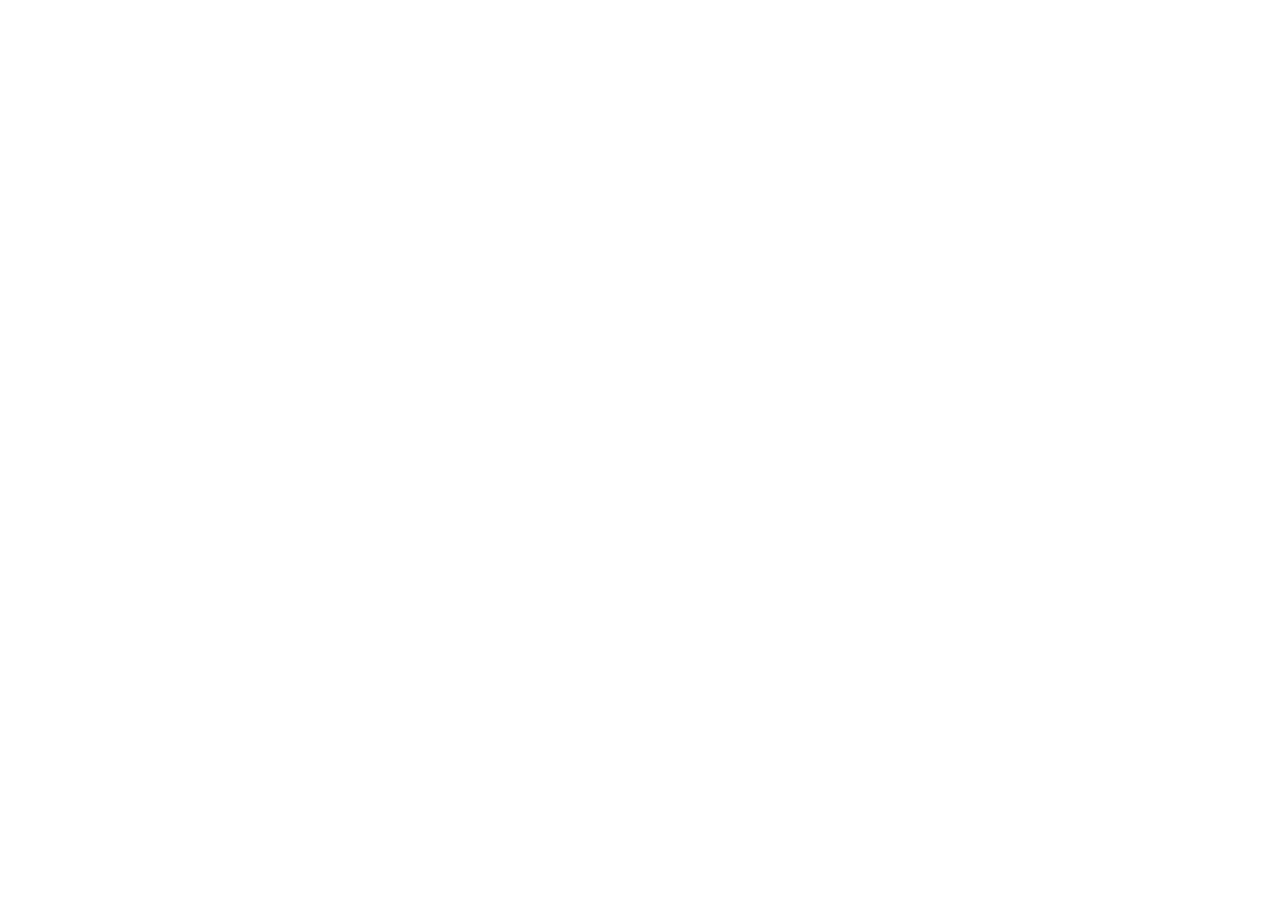
==== biography.html @ d8b30208 "Added repository architecture" ====
<!DOCTYPE html>
<html lang="en">
<head>
    <meta charset="UTF-8">
    <meta name="viewport" content="width=device-width, initial-scale=1.0">
    <title>Biography of Leandro Locsin</title>
</head>
<body>
    
</body>
</html>
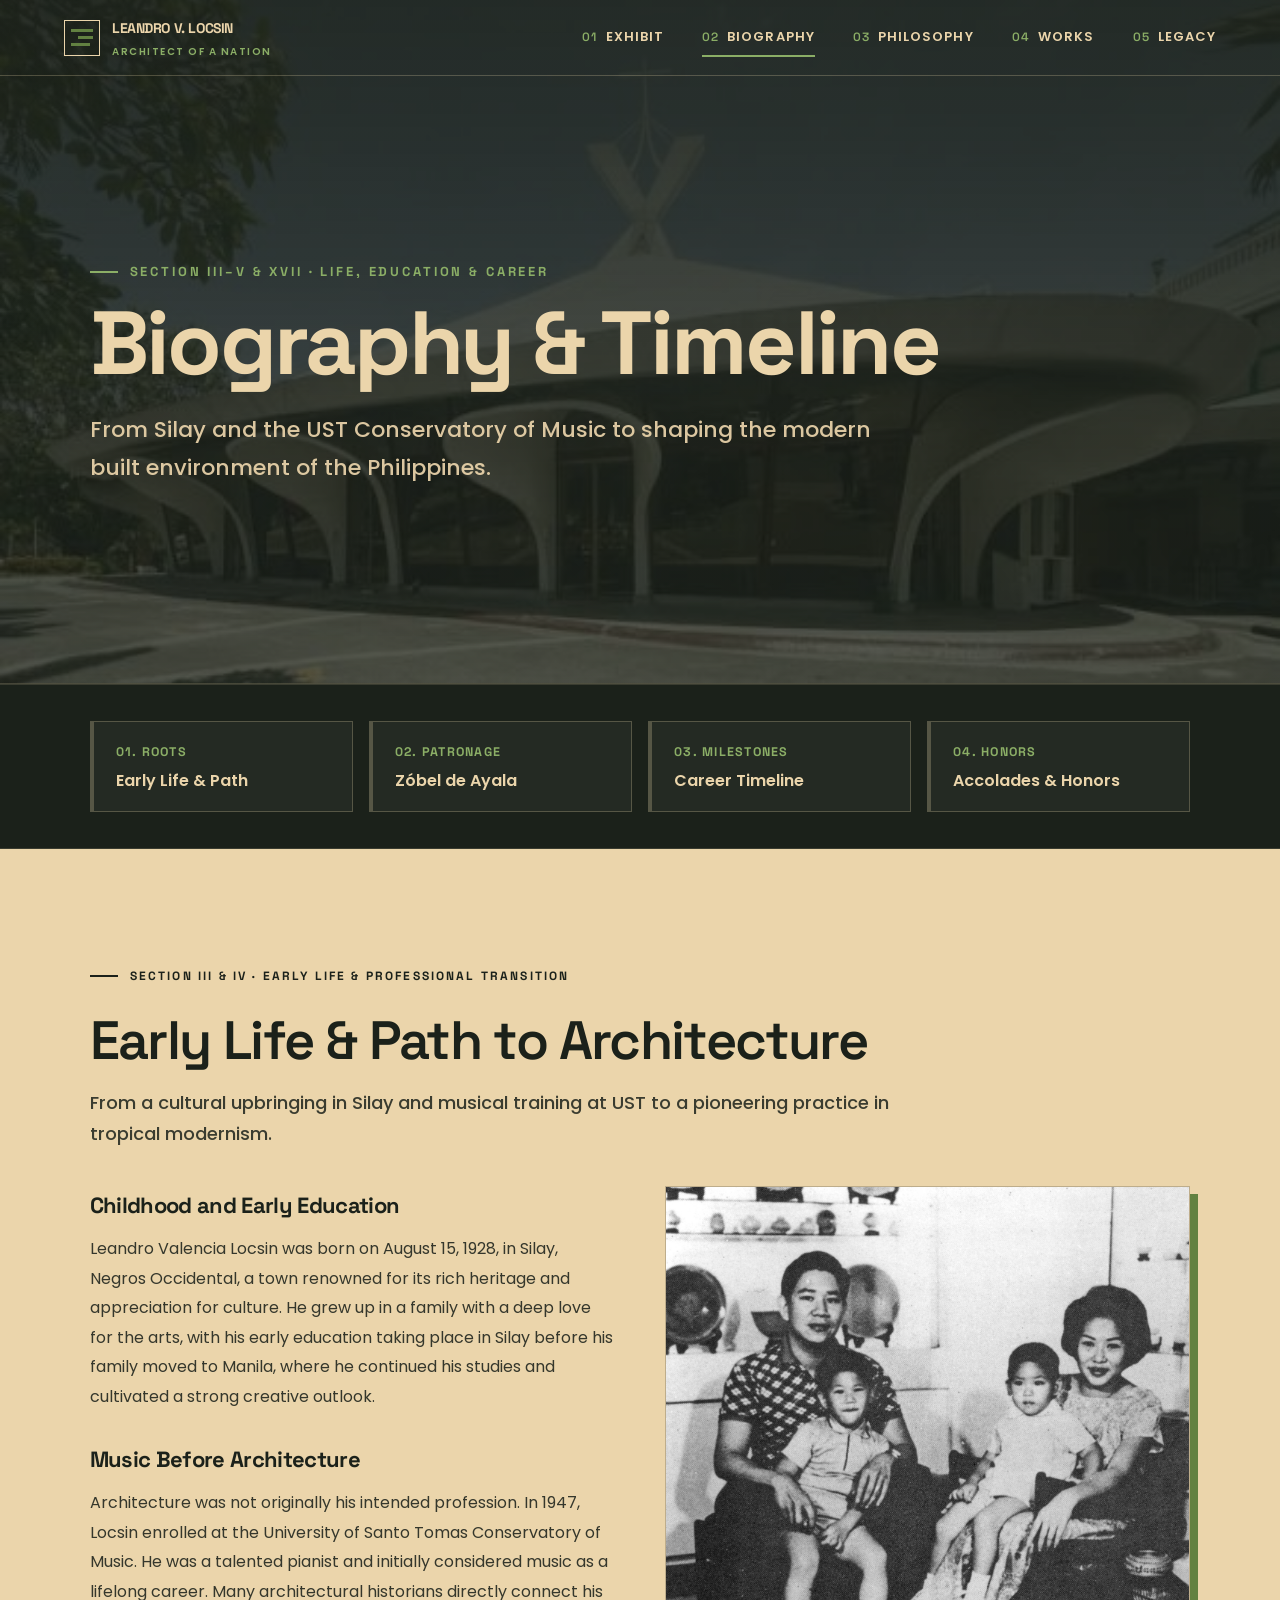
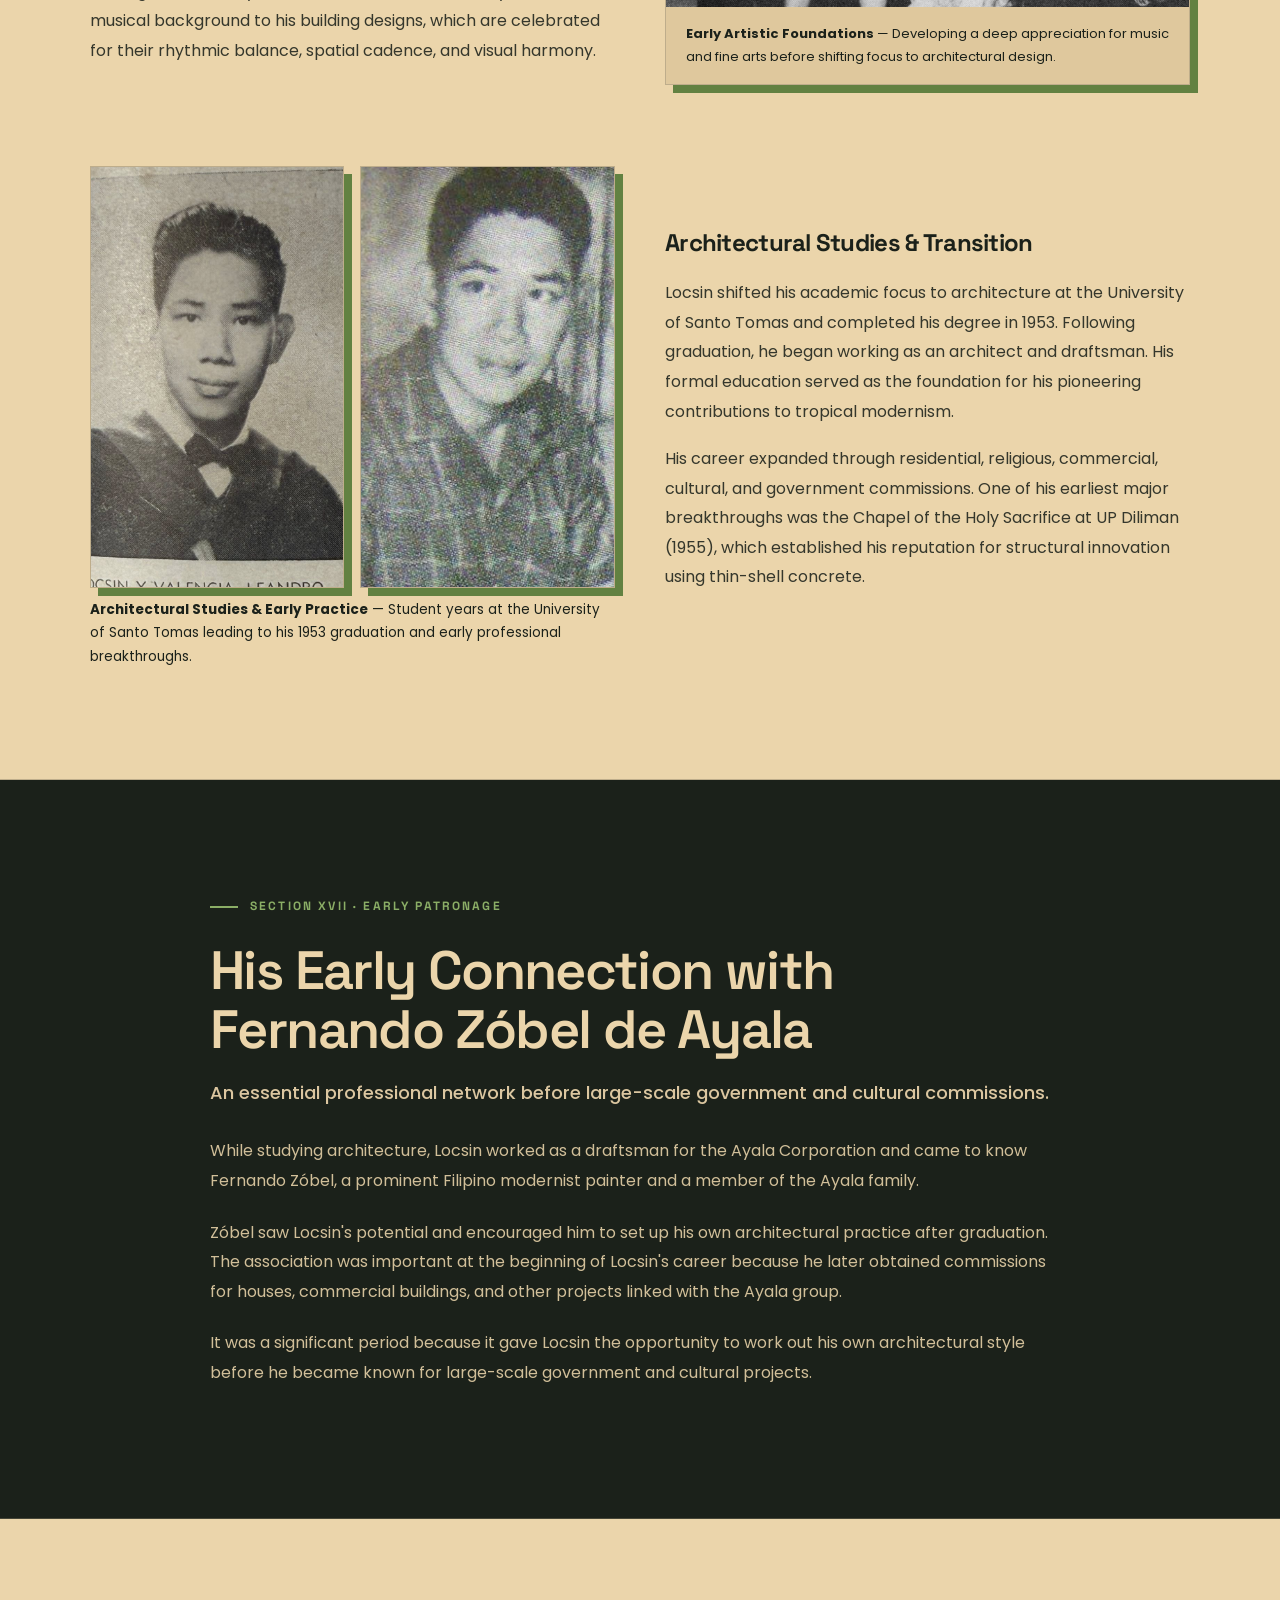
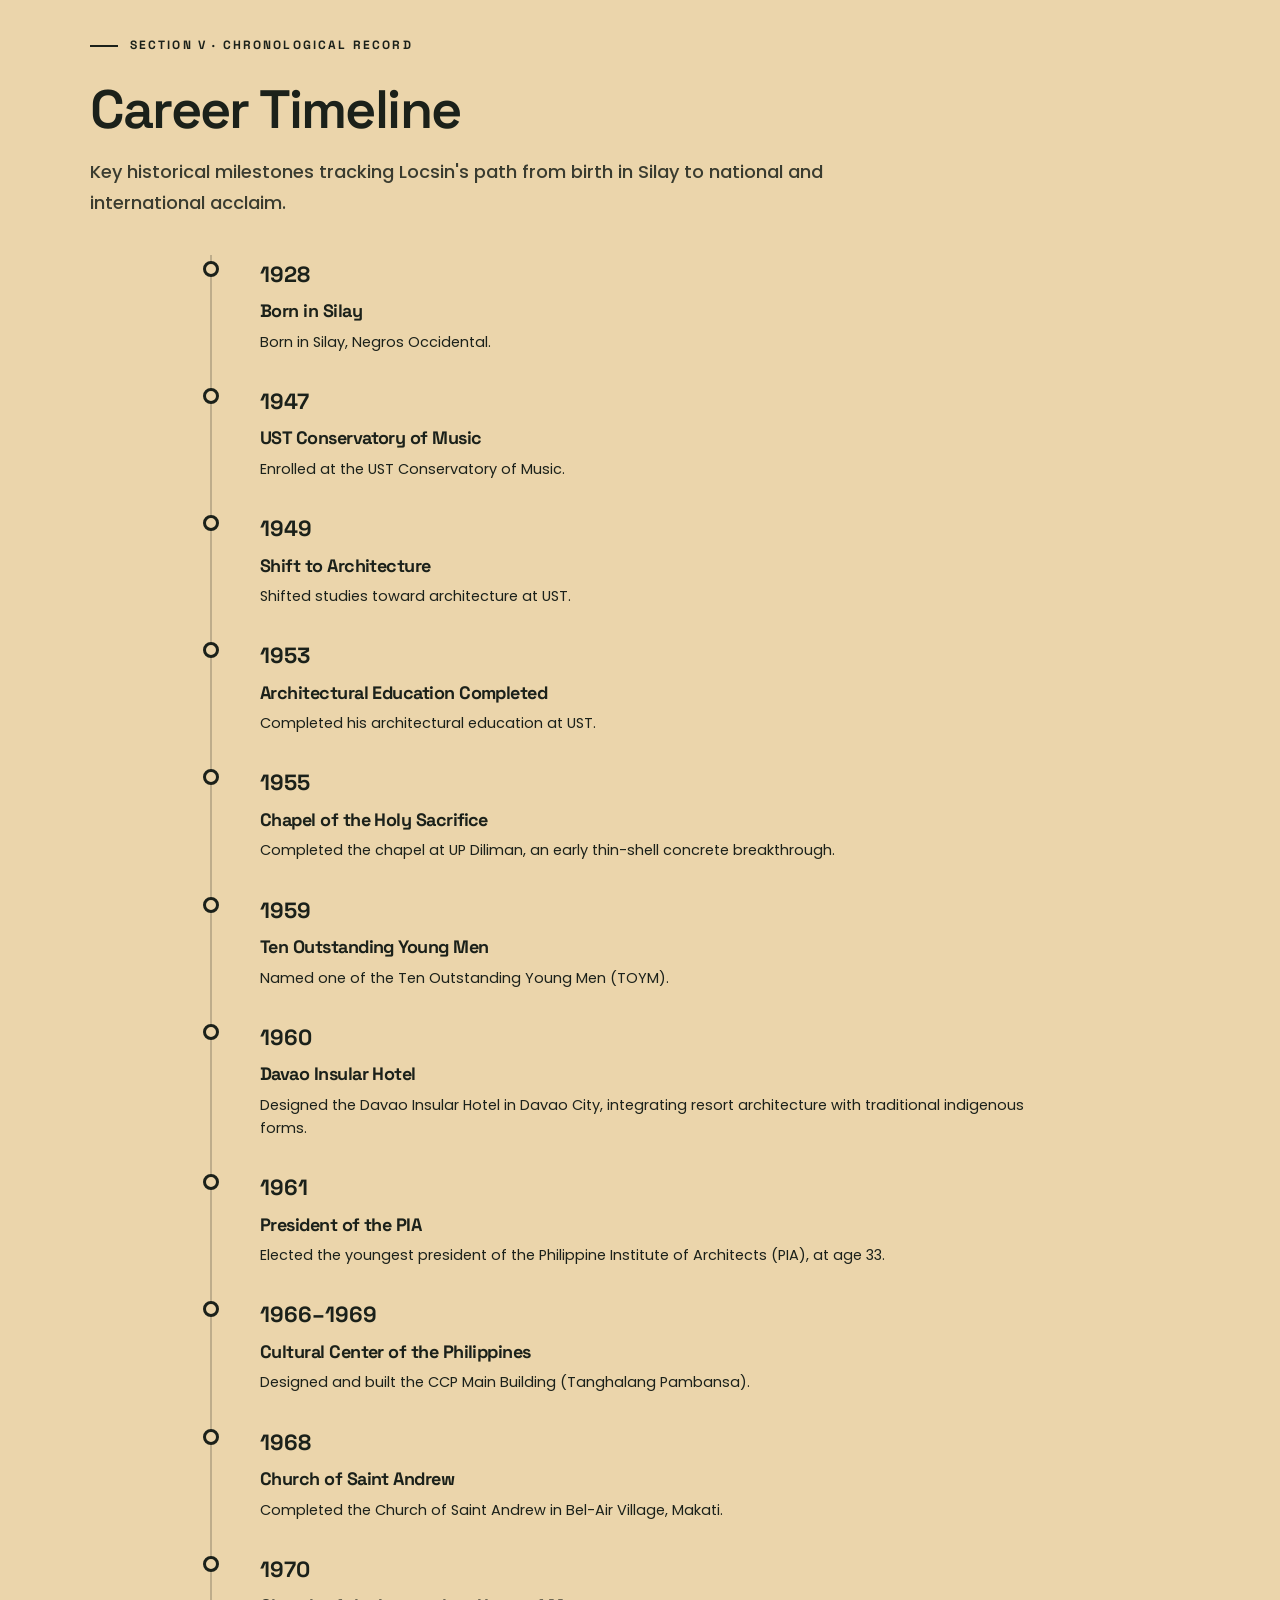
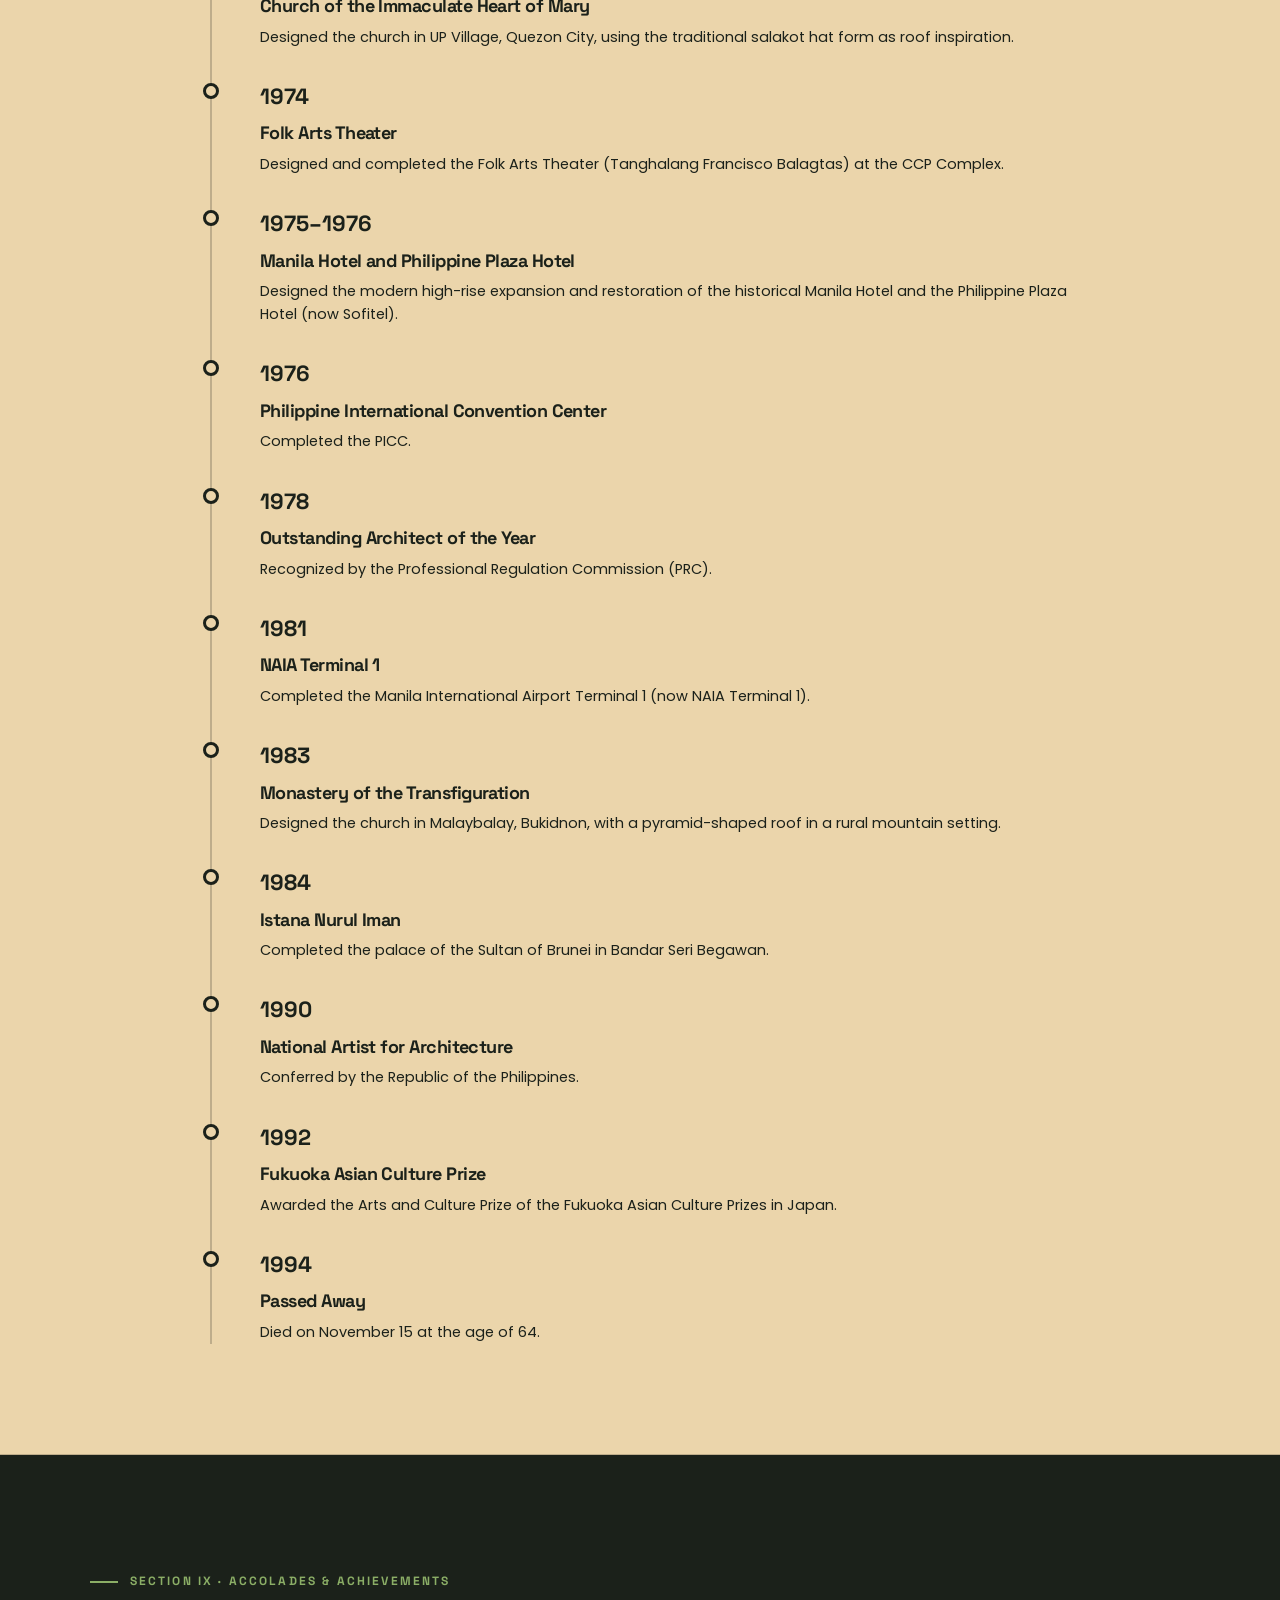
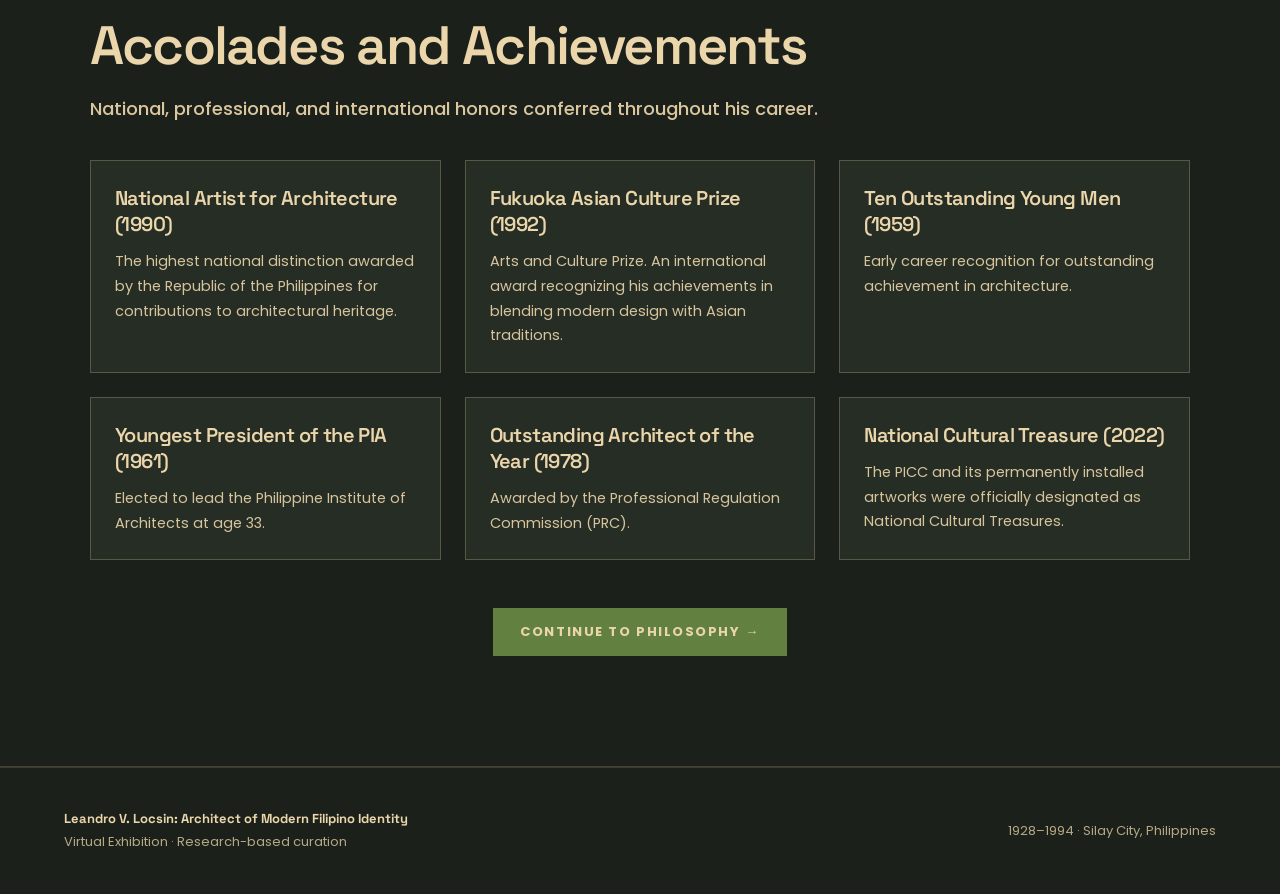
==== commit 139964f2: "Added biography" ====
--- a/biography.html
+++ b/biography.html
@@ -1,11 +1,435 @@
 <!DOCTYPE html>
 <html lang="en">
 <head>
-    <meta charset="UTF-8">
-    <meta name="viewport" content="width=device-width, initial-scale=1.0">
-    <title>Biography of Leandro Locsin</title>
+  <meta charset="UTF-8">
+  <meta name="viewport" content="width=device-width, initial-scale=1.0">
+  <meta name="description" content="Life, early education, career timeline, Fernando Zóbel de Ayala patronage, and accolades of National Artist Leandro V. Locsin.">
+  <title>Biography &amp; Timeline — Leandro V. Locsin Exhibit</title>
+
+  <!-- Font Imports: Space Grotesk + Poppins -->
+  <link rel="preconnect" href="https://fonts.googleapis.com">
+  <link rel="preconnect" href="https://fonts.gstatic.com" crossorigin>
+  <link href="https://fonts.googleapis.com/css2?family=Poppins:ital,wght@0,300;0,400;0,500;0,600;0,700;1,400&family=Space+Grotesk:wght@500;600;700&display=swap" rel="stylesheet">
+
+  <!-- External Stylesheet -->
+  <link rel="stylesheet" href="css/style.css">
 </head>
 <body>
-    
+
+  <a class="skip-link" href="#main-content">Skip to content</a>
+
+  <!-- ===== HEADER / NAVIGATION ===== -->
+  <header class="lx-header" id="main-header">
+    <a class="lx-brand" href="index.html" aria-label="Leandro Locsin exhibition home">
+      <span class="lx-brand-mark" aria-hidden="true">
+        <i></i><i></i><i></i>
+      </span>
+      <span class="lx-brand-copy">
+        <strong>LEANDRO V. LOCSIN</strong>
+        <small>ARCHITECT OF A NATION</small>
+      </span>
+    </a>
+
+    <nav class="lx-nav" id="primary-nav" aria-label="Primary navigation">
+      <a href="index.html"><span class="lx-nav-number">01</span>Exhibit</a>
+      <a href="biography.html" aria-current="page"><span class="lx-nav-number">02</span>Biography</a>
+      <a href="philosophy.html"><span class="lx-nav-number">03</span>Philosophy</a>
+      <a href="works.html"><span class="lx-nav-number">04</span>Works</a>
+      <a href="legacy.html"><span class="lx-nav-number">05</span>Legacy</a>
+    </nav>
+  </header>
+
+  <main id="main-content">
+
+    <!-- ===== HERO SECTION (DARK) ===== -->
+    <section class="section section--dark" id="hero" style="position: relative; min-height: 76vh; display: flex; align-items: center; background: linear-gradient(rgba(27, 33, 26, 0.92), rgba(27, 33, 26, 0.72)), url('assets/images/building photos/Others Buildings/standrew.jpeg') center/cover no-repeat; padding-top: 180px; padding-bottom: 120px;">
+      <div class="section-heading" style="max-width: 960px; margin-bottom: 0;">
+        <p class="lx-kicker-light" style="font-size: 13px; letter-spacing: 0.22em;">Section III–V &amp; XVII · Life, Education &amp; Career</p>
+        <h1 style="font-size: clamp(52px, 7vw, 92px); color: var(--warm-beige); line-height: 1.02; margin-bottom: 22px;">Biography &amp; Timeline</h1>
+        <p class="section-intro" style="font-size: 22px; line-height: 1.75; color: rgba(235, 213, 171, 0.92); max-width: 820px;">
+          From Silay and the UST Conservatory of Music to shaping the modern built environment of the Philippines.
+        </p>
+      </div>
+    </section>
+
+    <!-- ===== ON-PAGE NAVIGATION BAR (DARK) ===== -->
+    <section class="section section--dark" id="toc-nav" style="padding-top: 36px; padding-bottom: 36px; border-top: 1px solid rgba(235,213,171,0.15); border-bottom: 1px solid rgba(235,213,171,0.15); background: var(--bg-dark);">
+      <div class="info-grid" style="grid-template-columns: repeat(auto-fit, minmax(200px, 1fr)); gap: 16px; margin: 0;">
+        <a class="info-card" href="#early-life" style="min-height: auto; padding: 20px 22px; text-decoration: none; border-color: rgba(235, 213, 171, 0.25);">
+          <dt style="font-size: 12.5px; font-weight: 700; margin-bottom: 6px; letter-spacing: 0.1em;">01. Roots</dt>
+          <dd style="font-size: 16px; font-weight: 600; color: var(--warm-beige); line-height: 1.35;">Early Life &amp; Path</dd>
+        </a>
+        <a class="info-card" href="#zobel-ayala" style="min-height: auto; padding: 20px 22px; text-decoration: none; border-color: rgba(235, 213, 171, 0.25);">
+          <dt style="font-size: 12.5px; font-weight: 700; margin-bottom: 6px; letter-spacing: 0.1em;">02. Patronage</dt>
+          <dd style="font-size: 16px; font-weight: 600; color: var(--warm-beige); line-height: 1.35;">Zóbel de Ayala</dd>
+        </a>
+        <a class="info-card" href="#timeline" style="min-height: auto; padding: 20px 22px; text-decoration: none; border-color: rgba(235, 213, 171, 0.25);">
+          <dt style="font-size: 12.5px; font-weight: 700; margin-bottom: 6px; letter-spacing: 0.1em;">03. Milestones</dt>
+          <dd style="font-size: 16px; font-weight: 600; color: var(--warm-beige); line-height: 1.35;">Career Timeline</dd>
+        </a>
+        <a class="info-card" href="#accolades" style="min-height: auto; padding: 20px 22px; text-decoration: none; border-color: rgba(235, 213, 171, 0.25);">
+          <dt style="font-size: 12.5px; font-weight: 700; margin-bottom: 6px; letter-spacing: 0.1em;">04. Honors</dt>
+          <dd style="font-size: 16px; font-weight: 600; color: var(--warm-beige); line-height: 1.35;">Accolades &amp; Honors</dd>
+        </a>
+      </div>
+    </section>
+
+    <!-- ===== SECTION 1: EARLY LIFE & PATH TO ARCHITECTURE (BEIGE) ===== -->
+    <section class="section section--beige" id="early-life" style="padding-top: 110px; padding-bottom: 110px;">
+      <div class="section-heading">
+        <p class="lx-kicker-dark">Section III &amp; IV · Early Life &amp; Professional Transition</p>
+        <h2>Early Life &amp; Path to Architecture</h2>
+        <p class="section-intro">
+          From a cultural upbringing in Silay and musical training at UST to a pioneering practice in tropical modernism.
+        </p>
+      </div>
+
+      <!-- SUBSECTION 1: CHILDHOOD, EARLY EDUCATION & MUSIC BEFORE ARCHITECTURE (TEXT LEFT, PHOTO RIGHT) -->
+      <div class="split-grid" style="align-items: center; margin-bottom: 80px;">
+        <div class="split-text-col">
+          <h3 style="font-family: var(--font-title); font-size: 22px; color: var(--ink); margin-bottom: 10px;">Childhood and Early Education</h3>
+          <div class="prose" style="font-size: 15.5px; line-height: 1.8; color: var(--ink); margin-bottom: 28px;">
+            <p>
+              Leandro Valencia Locsin was born on August 15, 1928, in Silay, Negros Occidental, a town renowned for its rich heritage and appreciation for culture. He grew up in a family with a deep love for the arts, with his early education taking place in Silay before his family moved to Manila, where he continued his studies and cultivated a strong creative outlook.
+            </p>
+          </div>
+
+          <h3 style="font-family: var(--font-title); font-size: 22px; color: var(--ink); margin-bottom: 10px;">Music Before Architecture</h3>
+          <div class="prose" style="font-size: 15.5px; line-height: 1.8; color: var(--ink);">
+            <p>
+              Architecture was not originally his intended profession. In 1947, Locsin enrolled at the University of Santo Tomas Conservatory of Music. He was a talented pianist and initially considered music as a lifelong career. Many architectural historians directly connect his musical background to his building designs, which are celebrated for their rhythmic balance, spatial cadence, and visual harmony.
+            </p>
+          </div>
+        </div>
+
+        <div class="split-image-col">
+          <figure class="photo-block">
+            <img src="assets\images\photos of leandro\w-family\SaveClip.App_484909330_1057111433104027_3010562930166598524_n 2.jpg" alt="Young Leandro V. Locsin studying artwork" style="aspect-ratio: 4 / 3; width: 100%; object-fit: cover;">
+            <figcaption style="color: var(--ink);">
+              <strong>Early Artistic Foundations</strong> — Developing a deep appreciation for music and fine arts before shifting focus to architectural design.
+            </figcaption>
+          </figure>
+        </div>
+      </div>
+
+      <!-- SUBSECTION 2: ARCHITECTURAL STUDIES & TRANSITION TO PRACTICE (TWO SIDE-BY-SIDE PHOTOS LEFT, TEXT RIGHT) -->
+      <div class="split-grid" style="align-items: center;">
+        <div class="split-image-col">
+          <div style="display: grid; grid-template-columns: 1fr 1fr; gap: 16px;">
+            <figure class="photo-block">
+              <img src="assets\images\photos of leandro\study ust\image-115-e1777437687176-768x1024.png" alt="Leandro V. Locsin student portrait 1" style="aspect-ratio: 1 / 1; width: 100%; object-fit: cover;">
+            </figure>
+            <figure class="photo-block">
+              <img src="assets\images\photos of leandro\kid leandro\leandro-locsin-12e05dcc-7b14-445a-a152-117004b69dd-resize-750.jpeg" alt="Leandro V. Locsin student portrait 2" style="aspect-ratio: 1 / 1; width: 100%; object-fit: cover;">
+            </figure>
+          </div>
+          <figcaption style="margin-top: 10px; font-size: 13.5px; color: var(--ink);">
+            <strong>Architectural Studies &amp; Early Practice</strong> — Student years at the University of Santo Tomas leading to his 1953 graduation and early professional breakthroughs.
+          </figcaption>
+        </div>
+
+        <div class="split-text-col">
+          <h3 style="font-family: var(--font-title); font-size: 24px; color: var(--ink); margin-bottom: 14px;">Architectural Studies &amp; Transition</h3>
+          <div class="prose" style="font-size: 16px; line-height: 1.85; color: var(--ink);">
+            <p style="margin-bottom: 18px;">
+              Locsin shifted his academic focus to architecture at the University of Santo Tomas and completed his degree in 1953. Following graduation, he began working as an architect and draftsman. His formal education served as the foundation for his pioneering contributions to tropical modernism.
+            </p>
+            <p>
+              His career expanded through residential, religious, commercial, cultural, and government commissions. One of his earliest major breakthroughs was the Chapel of the Holy Sacrifice at UP Diliman (1955), which established his reputation for structural innovation using thin-shell concrete.
+            </p>
+          </div>
+        </div>
+      </div>
+    </section>
+
+    <!-- ===== SECTION 2: HIS EARLY CONNECTION WITH FERNANDO ZÓBEL DE AYALA (DARK GREEN) ===== -->
+    <section class="section section--dark" id="zobel-ayala" style="padding-top: 110px; padding-bottom: 110px;">
+      <div style="max-width: 860px; margin: 0 auto;">
+        <div class="section-heading" style="margin-bottom: 28px;">
+          <p class="lx-kicker-light">Section XVII · Early Patronage</p>
+          <h2 style="color: var(--warm-beige);">His Early Connection with Fernando Zóbel de Ayala</h2>
+          <p class="section-intro" style="color: rgba(235, 213, 171, 0.92);">
+            An essential professional network before large-scale government and cultural commissions.
+          </p>
+        </div>
+
+        <div class="prose" style="font-size: 16.5px; line-height: 1.9; color: rgba(235, 213, 171, 0.92);">
+          <p style="margin-bottom: 22px;">
+            While studying architecture, Locsin worked as a draftsman for the Ayala Corporation and came to know Fernando Zóbel, a prominent Filipino modernist painter and a member of the Ayala family.
+          </p>
+          <p style="margin-bottom: 22px;">
+            Zóbel saw Locsin's potential and encouraged him to set up his own architectural practice after graduation. The association was important at the beginning of Locsin's career because he later obtained commissions for houses, commercial buildings, and other projects linked with the Ayala group.
+          </p>
+          <p>
+            It was a significant period because it gave Locsin the opportunity to work out his own architectural style before he became known for large-scale government and cultural projects.
+          </p>
+        </div>
+      </div>
+    </section>
+
+    <!-- ===== SECTION 3: CAREER TIMELINE (BEIGE WITH VERTICAL NODES) ===== -->
+    <section class="section section--beige" id="timeline" style="padding-top: 110px; padding-bottom: 110px;">
+      <div class="section-heading">
+        <p class="lx-kicker-dark">Section V · Chronological Record</p>
+        <h2>Career Timeline</h2>
+        <p class="section-intro">
+          Key historical milestones tracking Locsin's path from birth in Silay to national and international acclaim.
+        </p>
+      </div>
+
+      <!-- TIMELINE WITH VERTICAL LINE AND NODES -->
+      <div style="position: relative; max-width: 860px; margin: 0 auto; padding-left: 32px; border-left: 2px solid var(--line);">
+        
+        <div style="position: relative; margin-bottom: 28px; padding-left: 16px;">
+          <div style="position: absolute; left: -41px; top: 6px; width: 16px; height: 16px; border-radius: 50%; background: var(--warm-beige); border: 3px solid var(--bg-dark);"></div>
+          <div style="font-family: var(--font-title); font-size: 22px; font-weight: 700; color: var(--bg-dark); margin-bottom: 2px;">1928</div>
+          <h3 style="font-family: var(--font-title); font-size: 18px; color: var(--ink); margin-bottom: 4px;">Born in Silay</h3>
+          <p style="font-size: 14.5px; line-height: 1.6; color: var(--ink); margin: 0;">Born in Silay, Negros Occidental.</p>
+        </div>
+
+        <div style="position: relative; margin-bottom: 28px; padding-left: 16px;">
+          <div style="position: absolute; left: -41px; top: 6px; width: 16px; height: 16px; border-radius: 50%; background: var(--warm-beige); border: 3px solid var(--bg-dark);"></div>
+          <div style="font-family: var(--font-title); font-size: 22px; font-weight: 700; color: var(--bg-dark); margin-bottom: 2px;">1947</div>
+          <h3 style="font-family: var(--font-title); font-size: 18px; color: var(--ink); margin-bottom: 4px;">UST Conservatory of Music</h3>
+          <p style="font-size: 14.5px; line-height: 1.6; color: var(--ink); margin: 0;">Enrolled at the UST Conservatory of Music.</p>
+        </div>
+
+        <div style="position: relative; margin-bottom: 28px; padding-left: 16px;">
+          <div style="position: absolute; left: -41px; top: 6px; width: 16px; height: 16px; border-radius: 50%; background: var(--warm-beige); border: 3px solid var(--bg-dark);"></div>
+          <div style="font-family: var(--font-title); font-size: 22px; font-weight: 700; color: var(--bg-dark); margin-bottom: 2px;">1949</div>
+          <h3 style="font-family: var(--font-title); font-size: 18px; color: var(--ink); margin-bottom: 4px;">Shift to Architecture</h3>
+          <p style="font-size: 14.5px; line-height: 1.6; color: var(--ink); margin: 0;">Shifted studies toward architecture at UST.</p>
+        </div>
+
+        <div style="position: relative; margin-bottom: 28px; padding-left: 16px;">
+          <div style="position: absolute; left: -41px; top: 6px; width: 16px; height: 16px; border-radius: 50%; background: var(--warm-beige); border: 3px solid var(--bg-dark);"></div>
+          <div style="font-family: var(--font-title); font-size: 22px; font-weight: 700; color: var(--bg-dark); margin-bottom: 2px;">1953</div>
+          <h3 style="font-family: var(--font-title); font-size: 18px; color: var(--ink); margin-bottom: 4px;">Architectural Education Completed</h3>
+          <p style="font-size: 14.5px; line-height: 1.6; color: var(--ink); margin: 0;">Completed his architectural education at UST.</p>
+        </div>
+
+        <div style="position: relative; margin-bottom: 28px; padding-left: 16px;">
+          <div style="position: absolute; left: -41px; top: 6px; width: 16px; height: 16px; border-radius: 50%; background: var(--warm-beige); border: 3px solid var(--bg-dark);"></div>
+          <div style="font-family: var(--font-title); font-size: 22px; font-weight: 700; color: var(--bg-dark); margin-bottom: 2px;">1955</div>
+          <h3 style="font-family: var(--font-title); font-size: 18px; color: var(--ink); margin-bottom: 4px;">Chapel of the Holy Sacrifice</h3>
+          <p style="font-size: 14.5px; line-height: 1.6; color: var(--ink); margin: 0;">Completed the chapel at UP Diliman, an early thin-shell concrete breakthrough.</p>
+        </div>
+
+        <div style="position: relative; margin-bottom: 28px; padding-left: 16px;">
+          <div style="position: absolute; left: -41px; top: 6px; width: 16px; height: 16px; border-radius: 50%; background: var(--warm-beige); border: 3px solid var(--bg-dark);"></div>
+          <div style="font-family: var(--font-title); font-size: 22px; font-weight: 700; color: var(--bg-dark); margin-bottom: 2px;">1959</div>
+          <h3 style="font-family: var(--font-title); font-size: 18px; color: var(--ink); margin-bottom: 4px;">Ten Outstanding Young Men</h3>
+          <p style="font-size: 14.5px; line-height: 1.6; color: var(--ink); margin: 0;">Named one of the Ten Outstanding Young Men (TOYM).</p>
+        </div>
+
+        <div style="position: relative; margin-bottom: 28px; padding-left: 16px;">
+          <div style="position: absolute; left: -41px; top: 6px; width: 16px; height: 16px; border-radius: 50%; background: var(--warm-beige); border: 3px solid var(--bg-dark);"></div>
+          <div style="font-family: var(--font-title); font-size: 22px; font-weight: 700; color: var(--bg-dark); margin-bottom: 2px;">1960</div>
+          <h3 style="font-family: var(--font-title); font-size: 18px; color: var(--ink); margin-bottom: 4px;">Davao Insular Hotel</h3>
+          <p style="font-size: 14.5px; line-height: 1.6; color: var(--ink); margin: 0;">Designed the Davao Insular Hotel in Davao City, integrating resort architecture with traditional indigenous forms.</p>
+        </div>
+
+        <div style="position: relative; margin-bottom: 28px; padding-left: 16px;">
+          <div style="position: absolute; left: -41px; top: 6px; width: 16px; height: 16px; border-radius: 50%; background: var(--warm-beige); border: 3px solid var(--bg-dark);"></div>
+          <div style="font-family: var(--font-title); font-size: 22px; font-weight: 700; color: var(--bg-dark); margin-bottom: 2px;">1961</div>
+          <h3 style="font-family: var(--font-title); font-size: 18px; color: var(--ink); margin-bottom: 4px;">President of the PIA</h3>
+          <p style="font-size: 14.5px; line-height: 1.6; color: var(--ink); margin: 0;">Elected the youngest president of the Philippine Institute of Architects (PIA), at age 33.</p>
+        </div>
+
+        <div style="position: relative; margin-bottom: 28px; padding-left: 16px;">
+          <div style="position: absolute; left: -41px; top: 6px; width: 16px; height: 16px; border-radius: 50%; background: var(--warm-beige); border: 3px solid var(--bg-dark);"></div>
+          <div style="font-family: var(--font-title); font-size: 22px; font-weight: 700; color: var(--bg-dark); margin-bottom: 2px;">1966–1969</div>
+          <h3 style="font-family: var(--font-title); font-size: 18px; color: var(--ink); margin-bottom: 4px;">Cultural Center of the Philippines</h3>
+          <p style="font-size: 14.5px; line-height: 1.6; color: var(--ink); margin: 0;">Designed and built the CCP Main Building (Tanghalang Pambansa).</p>
+        </div>
+
+        <div style="position: relative; margin-bottom: 28px; padding-left: 16px;">
+          <div style="position: absolute; left: -41px; top: 6px; width: 16px; height: 16px; border-radius: 50%; background: var(--warm-beige); border: 3px solid var(--bg-dark);"></div>
+          <div style="font-family: var(--font-title); font-size: 22px; font-weight: 700; color: var(--bg-dark); margin-bottom: 2px;">1968</div>
+          <h3 style="font-family: var(--font-title); font-size: 18px; color: var(--ink); margin-bottom: 4px;">Church of Saint Andrew</h3>
+          <p style="font-size: 14.5px; line-height: 1.6; color: var(--ink); margin: 0;">Completed the Church of Saint Andrew in Bel-Air Village, Makati.</p>
+        </div>
+
+        <div style="position: relative; margin-bottom: 28px; padding-left: 16px;">
+          <div style="position: absolute; left: -41px; top: 6px; width: 16px; height: 16px; border-radius: 50%; background: var(--warm-beige); border: 3px solid var(--bg-dark);"></div>
+          <div style="font-family: var(--font-title); font-size: 22px; font-weight: 700; color: var(--bg-dark); margin-bottom: 2px;">1970</div>
+          <h3 style="font-family: var(--font-title); font-size: 18px; color: var(--ink); margin-bottom: 4px;">Church of the Immaculate Heart of Mary</h3>
+          <p style="font-size: 14.5px; line-height: 1.6; color: var(--ink); margin: 0;">Designed the church in UP Village, Quezon City, using the traditional salakot hat form as roof inspiration.</p>
+        </div>
+
+        <div style="position: relative; margin-bottom: 28px; padding-left: 16px;">
+          <div style="position: absolute; left: -41px; top: 6px; width: 16px; height: 16px; border-radius: 50%; background: var(--warm-beige); border: 3px solid var(--bg-dark);"></div>
+          <div style="font-family: var(--font-title); font-size: 22px; font-weight: 700; color: var(--bg-dark); margin-bottom: 2px;">1974</div>
+          <h3 style="font-family: var(--font-title); font-size: 18px; color: var(--ink); margin-bottom: 4px;">Folk Arts Theater</h3>
+          <p style="font-size: 14.5px; line-height: 1.6; color: var(--ink); margin: 0;">Designed and completed the Folk Arts Theater (Tanghalang Francisco Balagtas) at the CCP Complex.</p>
+        </div>
+
+        <div style="position: relative; margin-bottom: 28px; padding-left: 16px;">
+          <div style="position: absolute; left: -41px; top: 6px; width: 16px; height: 16px; border-radius: 50%; background: var(--warm-beige); border: 3px solid var(--bg-dark);"></div>
+          <div style="font-family: var(--font-title); font-size: 22px; font-weight: 700; color: var(--bg-dark); margin-bottom: 2px;">1975–1976</div>
+          <h3 style="font-family: var(--font-title); font-size: 18px; color: var(--ink); margin-bottom: 4px;">Manila Hotel and Philippine Plaza Hotel</h3>
+          <p style="font-size: 14.5px; line-height: 1.6; color: var(--ink); margin: 0;">Designed the modern high-rise expansion and restoration of the historical Manila Hotel and the Philippine Plaza Hotel (now Sofitel).</p>
+        </div>
+
+        <div style="position: relative; margin-bottom: 28px; padding-left: 16px;">
+          <div style="position: absolute; left: -41px; top: 6px; width: 16px; height: 16px; border-radius: 50%; background: var(--warm-beige); border: 3px solid var(--bg-dark);"></div>
+          <div style="font-family: var(--font-title); font-size: 22px; font-weight: 700; color: var(--bg-dark); margin-bottom: 2px;">1976</div>
+          <h3 style="font-family: var(--font-title); font-size: 18px; color: var(--ink); margin-bottom: 4px;">Philippine International Convention Center</h3>
+          <p style="font-size: 14.5px; line-height: 1.6; color: var(--ink); margin: 0;">Completed the PICC.</p>
+        </div>
+
+        <div style="position: relative; margin-bottom: 28px; padding-left: 16px;">
+          <div style="position: absolute; left: -41px; top: 6px; width: 16px; height: 16px; border-radius: 50%; background: var(--warm-beige); border: 3px solid var(--bg-dark);"></div>
+          <div style="font-family: var(--font-title); font-size: 22px; font-weight: 700; color: var(--bg-dark); margin-bottom: 2px;">1978</div>
+          <h3 style="font-family: var(--font-title); font-size: 18px; color: var(--ink); margin-bottom: 4px;">Outstanding Architect of the Year</h3>
+          <p style="font-size: 14.5px; line-height: 1.6; color: var(--ink); margin: 0;">Recognized by the Professional Regulation Commission (PRC).</p>
+        </div>
+
+        <div style="position: relative; margin-bottom: 28px; padding-left: 16px;">
+          <div style="position: absolute; left: -41px; top: 6px; width: 16px; height: 16px; border-radius: 50%; background: var(--warm-beige); border: 3px solid var(--bg-dark);"></div>
+          <div style="font-family: var(--font-title); font-size: 22px; font-weight: 700; color: var(--bg-dark); margin-bottom: 2px;">1981</div>
+          <h3 style="font-family: var(--font-title); font-size: 18px; color: var(--ink); margin-bottom: 4px;">NAIA Terminal 1</h3>
+          <p style="font-size: 14.5px; line-height: 1.6; color: var(--ink); margin: 0;">Completed the Manila International Airport Terminal 1 (now NAIA Terminal 1).</p>
+        </div>
+
+        <div style="position: relative; margin-bottom: 28px; padding-left: 16px;">
+          <div style="position: absolute; left: -41px; top: 6px; width: 16px; height: 16px; border-radius: 50%; background: var(--warm-beige); border: 3px solid var(--bg-dark);"></div>
+          <div style="font-family: var(--font-title); font-size: 22px; font-weight: 700; color: var(--bg-dark); margin-bottom: 2px;">1983</div>
+          <h3 style="font-family: var(--font-title); font-size: 18px; color: var(--ink); margin-bottom: 4px;">Monastery of the Transfiguration</h3>
+          <p style="font-size: 14.5px; line-height: 1.6; color: var(--ink); margin: 0;">Designed the church in Malaybalay, Bukidnon, with a pyramid-shaped roof in a rural mountain setting.</p>
+        </div>
+
+        <div style="position: relative; margin-bottom: 28px; padding-left: 16px;">
+          <div style="position: absolute; left: -41px; top: 6px; width: 16px; height: 16px; border-radius: 50%; background: var(--warm-beige); border: 3px solid var(--bg-dark);"></div>
+          <div style="font-family: var(--font-title); font-size: 22px; font-weight: 700; color: var(--bg-dark); margin-bottom: 2px;">1984</div>
+          <h3 style="font-family: var(--font-title); font-size: 18px; color: var(--ink); margin-bottom: 4px;">Istana Nurul Iman</h3>
+          <p style="font-size: 14.5px; line-height: 1.6; color: var(--ink); margin: 0;">Completed the palace of the Sultan of Brunei in Bandar Seri Begawan.</p>
+        </div>
+
+        <div style="position: relative; margin-bottom: 28px; padding-left: 16px;">
+          <div style="position: absolute; left: -41px; top: 6px; width: 16px; height: 16px; border-radius: 50%; background: var(--warm-beige); border: 3px solid var(--bg-dark);"></div>
+          <div style="font-family: var(--font-title); font-size: 22px; font-weight: 700; color: var(--bg-dark); margin-bottom: 2px;">1990</div>
+          <h3 style="font-family: var(--font-title); font-size: 18px; color: var(--ink); margin-bottom: 4px;">National Artist for Architecture</h3>
+          <p style="font-size: 14.5px; line-height: 1.6; color: var(--ink); margin: 0;">Conferred by the Republic of the Philippines.</p>
+        </div>
+
+        <div style="position: relative; margin-bottom: 28px; padding-left: 16px;">
+          <div style="position: absolute; left: -41px; top: 6px; width: 16px; height: 16px; border-radius: 50%; background: var(--warm-beige); border: 3px solid var(--bg-dark);"></div>
+          <div style="font-family: var(--font-title); font-size: 22px; font-weight: 700; color: var(--bg-dark); margin-bottom: 2px;">1992</div>
+          <h3 style="font-family: var(--font-title); font-size: 18px; color: var(--ink); margin-bottom: 4px;">Fukuoka Asian Culture Prize</h3>
+          <p style="font-size: 14.5px; line-height: 1.6; color: var(--ink); margin: 0;">Awarded the Arts and Culture Prize of the Fukuoka Asian Culture Prizes in Japan.</p>
+        </div>
+
+        <div style="position: relative; padding-left: 16px;">
+          <div style="position: absolute; left: -41px; top: 6px; width: 16px; height: 16px; border-radius: 50%; background: var(--warm-beige); border: 3px solid var(--bg-dark);"></div>
+          <div style="font-family: var(--font-title); font-size: 22px; font-weight: 700; color: var(--bg-dark); margin-bottom: 2px;">1994</div>
+          <h3 style="font-family: var(--font-title); font-size: 18px; color: var(--ink); margin-bottom: 4px;">Passed Away</h3>
+          <p style="font-size: 14.5px; line-height: 1.6; color: var(--ink); margin: 0;">Died on November 15 at the age of 64.</p>
+        </div>
+
+      </div>
+    </section>
+
+    <!-- ===== SECTION 4: ACCOLADES AND ACHIEVEMENTS (DARK GREEN - 3x2 SYMMETRICAL LEFT-ALIGNED GRID) ===== -->
+    <section class="section section--dark" id="accolades" style="padding-top: 110px; padding-bottom: 110px;">
+      <div class="section-heading">
+        <p class="lx-kicker-light">Section IX · Accolades &amp; Achievements</p>
+        <h2 style="color: var(--warm-beige);">Accolades and Achievements</h2>
+        <p class="section-intro" style="color: rgba(235, 213, 171, 0.92);">
+          National, professional, and international honors conferred throughout his career.
+        </p>
+      </div>
+
+      <!-- CENTERED 3x2 STRICT GRID CONTAINER ON DARK BACKGROUND -->
+      <div style="display: grid; grid-template-columns: repeat(3, 1fr); gap: 24px; max-width: 1100px; margin: 0 auto 48px auto;">
+        
+        <article class="fact-card" style="background: #252d24; border: 1px solid rgba(235, 213, 171, 0.25); min-height: auto; text-align: left;">
+          <summary style="color: var(--warm-beige); text-align: left;">National Artist for Architecture (1990)</summary>
+          <p style="font-size: 14.5px; line-height: 1.7; color: rgba(235, 213, 171, 0.9); text-align: left;">
+            The highest national distinction awarded by the Republic of the Philippines for contributions to architectural heritage.
+          </p>
+        </article>
+
+        <article class="fact-card" style="background: #252d24; border: 1px solid rgba(235, 213, 171, 0.25); min-height: auto; text-align: left;">
+          <summary style="color: var(--warm-beige); text-align: left;">Fukuoka Asian Culture Prize (1992)</summary>
+          <p style="font-size: 14.5px; line-height: 1.7; color: rgba(235, 213, 171, 0.9); text-align: left;">
+            Arts and Culture Prize. An international award recognizing his achievements in blending modern design with Asian traditions.
+          </p>
+        </article>
+
+        <article class="fact-card" style="background: #252d24; border: 1px solid rgba(235, 213, 171, 0.25); min-height: auto; text-align: left;">
+          <summary style="color: var(--warm-beige); text-align: left;">Ten Outstanding Young Men (1959)</summary>
+          <p style="font-size: 14.5px; line-height: 1.7; color: rgba(235, 213, 171, 0.9); text-align: left;">
+            Early career recognition for outstanding achievement in architecture.
+          </p>
+        </article>
+
+        <article class="fact-card" style="background: #252d24; border: 1px solid rgba(235, 213, 171, 0.25); min-height: auto; text-align: left;">
+          <summary style="color: var(--warm-beige); text-align: left;">Youngest President of the PIA (1961)</summary>
+          <p style="font-size: 14.5px; line-height: 1.7; color: rgba(235, 213, 171, 0.9); text-align: left;">
+            Elected to lead the Philippine Institute of Architects at age 33.
+          </p>
+        </article>
+
+        <article class="fact-card" style="background: #252d24; border: 1px solid rgba(235, 213, 171, 0.25); min-height: auto; text-align: left;">
+          <summary style="color: var(--warm-beige); text-align: left;">Outstanding Architect of the Year (1978)</summary>
+          <p style="font-size: 14.5px; line-height: 1.7; color: rgba(235, 213, 171, 0.9); text-align: left;">
+            Awarded by the Professional Regulation Commission (PRC).
+          </p>
+        </article>
+
+        <article class="fact-card" style="background: #252d24; border: 1px solid rgba(235, 213, 171, 0.25); min-height: auto; text-align: left;">
+          <summary style="color: var(--warm-beige); text-align: left;">National Cultural Treasure (2022)</summary>
+          <p style="font-size: 14.5px; line-height: 1.7; color: rgba(235, 213, 171, 0.9); text-align: left;">
+            The PICC and its permanently installed artworks were officially designated as National Cultural Treasures.
+          </p>
+        </article>
+
+      </div>
+
+      <div style="text-align: center;">
+        <a class="btn btn--light" href="philosophy.html">Continue to Philosophy &rarr;</a>
+      </div>
+    </section>
+
+  </main>
+
+  <!-- ===== FOOTER ===== -->
+  <footer class="site-footer">
+    <div class="footer-wrap">
+      <div class="footer-copy">
+        <strong>Leandro V. Locsin: Architect of Modern Filipino Identity</strong><br>
+        Virtual Exhibition · Research-based curation
+      </div>
+      <div class="footer-copy">
+        1928–1994 · Silay City, Philippines
+      </div>
+    </div>
+  </footer>
+
+  <!-- ===== JS FOR DIRECTIONAL SCROLL HIDE/SHOW & BEIGE BACKGROUND TRANSITION ===== -->
+  <script>
+    const header = document.getElementById('main-header');
+    let lastScrollY = window.scrollY;
+
+    window.addEventListener('scroll', () => {
+      const currentScrollY = window.scrollY;
+
+      if (currentScrollY > lastScrollY && currentScrollY > 80) {
+        header.classList.add('nav-hidden');
+      } else {
+        header.classList.remove('nav-hidden');
+      }
+
+      if (currentScrollY > 40) {
+        header.classList.add('scrolled');
+      } else {
+        header.classList.remove('scrolled');
+      }
+
+      lastScrollY = currentScrollY;
+    });
+  </script>
+
 </body>
 </html>
--- a/css/style.css
+++ b/css/style.css
@@ -0,0 +1,719 @@
+/* ==========================================================================
+   DESIGN SYSTEM & TYPOGRAPHY LOCKOUT
+   ========================================================================== */
+:root {
+  --bg-dark: #1b211a;
+  --accent-green: #628141;
+  --highlight-green: #8bae66;
+  --warm-beige: #ebd5ab;
+  --ink: #1b211a;
+  --paper: #ebd5ab;
+  --line: rgba(27, 33, 26, 0.22);
+  --line-light: rgba(235, 213, 171, 0.2);
+  
+  /* STRICT FONT FAMILIES */
+  --font-title: 'Space Grotesk', -apple-system, BlinkMacSystemFont, sans-serif;
+  --font-body: 'Poppins', -apple-system, BlinkMacSystemFont, sans-serif;
+}
+
+* {
+  box-sizing: border-box;
+  margin: 0;
+  padding: 0;
+}
+
+html {
+  scroll-behavior: smooth;
+}
+
+body {
+  min-height: 100vh;
+  background: var(--paper);
+  color: var(--ink);
+  font-family: var(--font-body);
+  font-size: 15px;
+  line-height: 1.75;
+  -webkit-font-smoothing: antialiased;
+}
+
+/* ALL TITLES & HEADINGS LOCKED TO SPACE GROTESK */
+h1, h2, h3, h4, h5, h6,
+.lx-display,
+.lx-title,
+.lx-home-title-sub,
+.lx-brand-copy strong,
+.lx-kicker-light,
+.lx-kicker-dark,
+.info-card dt,
+.fact-card summary,
+.exhibit-card-title {
+  font-family: var(--font-title) !important;
+  letter-spacing: -0.03em;
+}
+
+/* ALL BODY PARAGRAPHS & LABELS LOCKED TO POPPINS */
+p, li, dt, dd, blockquote, figcaption, cite, span, a, button, summary {
+  font-family: var(--font-body);
+}
+
+a {
+  color: inherit;
+  text-decoration: none;
+}
+
+img {
+  display: block;
+  max-width: 100%;
+  height: auto;
+}
+
+.skip-link {
+  position: absolute;
+  top: -100px;
+  left: 16px;
+  z-index: 200;
+  padding: 12px 20px;
+  background: var(--accent-green);
+  color: var(--warm-beige);
+  font-weight: 600;
+  transition: top 0.2s ease;
+}
+.skip-link:focus {
+  top: 16px;
+}
+
+/* ==========================================================================
+   HEADER & NAVIGATION (SMOOTH SCROLL HIDE/SHOW WITH BEIGE BACKGROUND)
+   ========================================================================== */
+.lx-header {
+  position: fixed;
+  top: 0;
+  left: 0;
+  right: 0;
+  z-index: 100;
+  display: flex;
+  height: 76px;
+  align-items: center;
+  justify-content: space-between;
+  gap: 24px;
+  padding: 0 clamp(20px, 5vw, 80px);
+  background: transparent;
+  border-bottom: 1px solid rgba(235, 213, 171, 0.25);
+  color: var(--warm-beige);
+  transition: transform 0.35s cubic-bezier(0.16, 1, 0.3, 1), 
+              background 0.3s ease, 
+              border-color 0.3s ease, 
+              color 0.3s ease, 
+              box-shadow 0.3s ease;
+}
+
+/* DISAPPEARS COMPLETELY WHEN SCROLLING DOWN */
+.lx-header.nav-hidden {
+  transform: translateY(-100%);
+}
+
+/* BEIGE STATE WHEN SCROLLED PAST TOP */
+.lx-header.scrolled {
+  background: var(--paper);
+  color: var(--ink);
+  border-bottom: 1px solid var(--line);
+  box-shadow: 0 4px 20px rgba(27, 33, 26, 0.12);
+}
+
+.lx-brand {
+  display: inline-flex;
+  align-items: center;
+  gap: 12px;
+  color: inherit;
+}
+
+.lx-brand-mark {
+  display: inline-flex;
+  width: 36px;
+  height: 36px;
+  flex-direction: column;
+  justify-content: center;
+  gap: 4px;
+  padding: 6px;
+  border: 1px solid currentColor;
+  transition: border-color 0.3s ease;
+}
+
+.lx-brand-mark i {
+  display: block;
+  height: 3px;
+  background: var(--accent-green);
+}
+.lx-brand-mark i:nth-child(2) { width: 70%; margin-left: auto; }
+.lx-brand-mark i:nth-child(3) { width: 85%; }
+
+.lx-brand-copy strong {
+  font-size: 14px;
+  line-height: 1.2;
+}
+
+.lx-brand-copy small {
+  display: block;
+  margin-top: 2px;
+  font-size: 10px;
+  font-weight: 600;
+  letter-spacing: 0.15em;
+  color: var(--highlight-green);
+  transition: color 0.3s ease;
+}
+
+.lx-header.scrolled .lx-brand-copy small {
+  color: var(--accent-green);
+}
+
+.lx-nav {
+  display: flex;
+  align-items: center;
+  gap: clamp(16px, 3vw, 40px);
+}
+
+.lx-nav a {
+  position: relative;
+  display: inline-flex;
+  align-items: center;
+  gap: 8px;
+  font-size: 13px;
+  font-weight: 600;
+  letter-spacing: 0.08em;
+  text-transform: uppercase;
+  padding: 8px 0;
+  color: inherit;
+}
+
+.lx-nav a::after {
+  content: "";
+  position: absolute;
+  bottom: 0;
+  left: 0;
+  right: 0;
+  height: 2px;
+  background: var(--highlight-green);
+  transform: scaleX(0);
+  transform-origin: left;
+  transition: transform 0.2s ease, background 0.3s ease;
+}
+
+.lx-header.scrolled .lx-nav a::after {
+  background: var(--accent-green);
+}
+
+.lx-nav a:hover::after,
+.lx-nav a[aria-current="page"]::after {
+  transform: scaleX(1);
+}
+
+.lx-nav-number {
+  color: var(--highlight-green);
+  font-family: var(--font-title);
+  font-size: 12px;
+  transition: color 0.3s ease;
+}
+
+.lx-header.scrolled .lx-nav-number {
+  color: var(--accent-green);
+}
+
+/* ==========================================================================
+   HERO SECTION (CENTERED LAYOUT + WIDER 84PX GAP + 500PX PORTRAIT CARD)
+   ========================================================================== */
+.lx-home-hero {
+  position: relative;
+  display: grid;
+  min-height: 100vh;
+  align-items: center;
+  justify-content: center;
+  grid-template-columns: minmax(0, 560px) 500px;
+  gap: 84px;
+  padding: 100px clamp(20px, 5vw, 80px) 50px;
+  box-sizing: border-box;
+  
+  /* Dark Green Overlay + Background Image */
+  background: linear-gradient(rgba(27, 33, 26, 0.95), rgba(27, 33, 26, 0.65)),
+              url('../assets/images/building photos/Philippine International Convention Center/Leandro Locsin.jpg') center/cover no-repeat;
+  color: var(--warm-beige);
+}
+
+.lx-home-hero-copy {
+  display: flex;
+  flex-direction: column;
+  justify-content: center;
+  max-width: 560px;
+}
+
+.lx-kicker-light {
+  display: inline-flex;
+  align-items: center;
+  gap: 12px;
+  font-size: 12px;
+  font-weight: 700;
+  letter-spacing: 0.18em;
+  text-transform: uppercase;
+  color: var(--highlight-green);
+  margin-bottom: 14px;
+}
+
+.lx-kicker-light::before {
+  content: "";
+  display: block;
+  width: 28px;
+  height: 2px;
+  background: var(--highlight-green);
+}
+
+.lx-kicker-dark {
+  display: inline-flex;
+  align-items: center;
+  gap: 12px;
+  font-size: 12px;
+  font-weight: 700;
+  letter-spacing: 0.18em;
+  text-transform: uppercase;
+  color: var(--bg-dark);
+  margin-bottom: 14px;
+}
+
+.lx-kicker-dark::before {
+  content: "";
+  display: block;
+  width: 28px;
+  height: 2px;
+  background: var(--bg-dark);
+}
+
+/* LEANDRO V. LOCSIN TITLE */
+.lx-home-title {
+  font-size: clamp(54px, 6vw, 88px);
+  font-weight: 700;
+  line-height: 0.92;
+  margin-bottom: 14px;
+  color: var(--warm-beige);
+}
+
+.lx-home-title em {
+  color: var(--highlight-green);
+  font-style: normal;
+}
+
+.lx-home-title-sub {
+  display: block;
+  margin-top: 14px;
+  font-size: clamp(22px, 2.5vw, 32px);
+  font-weight: 600;
+  line-height: 1.15;
+  color: var(--warm-beige);
+  text-transform: none;
+}
+
+.lx-home-lede {
+  max-width: 540px;
+  font-size: 15px;
+  line-height: 1.75;
+  color: rgba(235, 213, 171, 0.9);
+  margin-top: 18px;
+}
+
+.lx-home-quote {
+  margin-top: 20px;
+  padding-left: 16px;
+  border-left: 3px solid var(--highlight-green);
+}
+
+.lx-home-quote p {
+  font-size: 13.5px;
+  font-style: italic;
+  color: var(--warm-beige);
+}
+
+.lx-home-quote cite {
+  display: block;
+  margin-top: 4px;
+  font-size: 10.5px;
+  font-weight: 600;
+  letter-spacing: 0.15em;
+  color: var(--highlight-green);
+  text-transform: uppercase;
+}
+
+.lx-hero-cta-row {
+  margin-top: 26px;
+  display: flex;
+  gap: 16px;
+}
+
+/* 500PX WIDE 1:1 SQUARE PORTRAIT CARD */
+.lx-hero-portrait-card {
+  position: relative;
+  align-self: center;
+  border: 1px solid rgba(235, 213, 171, 0.45);
+  background: var(--bg-dark);
+  box-shadow: 12px 12px 0 var(--accent-green);
+  overflow: hidden;
+  width: 100%;
+  max-width: 500px;
+}
+
+/* STRICT 1:1 SQUARE IMAGE RATIO */
+.lx-hero-portrait-img {
+  width: 100%;
+  aspect-ratio: 1 / 1;
+  object-fit: cover;
+  object-position: center top;
+  filter: contrast(1.05) brightness(0.95);
+}
+
+.lx-hero-portrait-card figcaption {
+  padding: 14px 18px;
+  border-top: 1px solid rgba(235, 213, 171, 0.25);
+  background: rgba(27, 33, 26, 0.95);
+  color: var(--warm-beige);
+  font-size: 12.5px;
+  line-height: 1.45;
+}
+
+.lx-hero-portrait-card figcaption strong {
+  display: block;
+  font-family: var(--font-title);
+  font-size: 14.5px;
+  color: var(--highlight-green);
+  margin-bottom: 2px;
+}
+
+/* ==========================================================================
+   BUTTONS & GENERAL LAYOUT GRID
+   ========================================================================== */
+.btn {
+  display: inline-flex;
+  min-height: 48px;
+  align-items: center;
+  justify-content: center;
+  padding: 0 26px;
+  font-family: var(--font-body);
+  font-size: 13px;
+  font-weight: 700;
+  letter-spacing: 0.12em;
+  text-transform: uppercase;
+  border: 1px solid var(--accent-green);
+  cursor: pointer;
+  transition: all 0.2s ease;
+}
+
+.btn--light {
+  background: var(--accent-green);
+  color: var(--warm-beige);
+}
+
+.btn--light:hover {
+  background: var(--highlight-green);
+  border-color: var(--highlight-green);
+  color: var(--bg-dark);
+  transform: translateY(-2px);
+}
+
+.btn--primary {
+  background: var(--accent-green);
+  color: var(--warm-beige);
+}
+
+.btn--primary:hover {
+  background: var(--bg-dark);
+  color: var(--warm-beige);
+  box-shadow: 4px 4px 0 var(--accent-green);
+  transform: translate(-2px, -2px);
+}
+
+.section {
+  padding: 90px clamp(20px, 7vw, 100px);
+  border-bottom: 1px solid var(--line);
+}
+
+.section--beige {
+  background: var(--paper);
+  color: var(--ink);
+}
+
+.section--dark {
+  background: var(--bg-dark);
+  color: var(--warm-beige);
+  border-bottom-color: var(--line-light);
+}
+
+.section-heading {
+  margin-bottom: 36px;
+  max-width: 850px;
+}
+
+.section-heading h2 {
+  font-size: clamp(32px, 4.5vw, 54px);
+  font-weight: 600;
+  line-height: 1.1;
+  margin-top: 10px;
+  margin-bottom: 18px;
+}
+
+.section-intro {
+  font-size: 18px;
+  line-height: 1.7;
+  font-weight: 500;
+  color: rgba(27, 33, 26, 0.85);
+}
+
+.section--dark .section-intro {
+  color: rgba(235, 213, 171, 0.85);
+}
+
+.prose p {
+  font-size: 16px;
+  line-height: 1.85;
+  margin-bottom: 20px;
+  color: rgba(27, 33, 26, 0.88);
+}
+
+.section--dark .prose p {
+  color: rgba(235, 213, 171, 0.88);
+}
+
+.split-grid {
+  display: grid;
+  grid-template-columns: 1fr 1fr;
+  gap: 50px;
+  align-items: center;
+}
+
+.photo-block {
+  border: 1px solid var(--line);
+  background: var(--paper);
+  box-shadow: 8px 8px 0 var(--accent-green);
+}
+
+.photo-block img {
+  width: 100%;
+  height: 420px;
+  object-fit: cover;
+}
+
+.photo-block figcaption {
+  padding: 16px 20px;
+  font-size: 13px;
+  color: rgba(27, 33, 26, 0.85);
+  background: #dfc89d;
+}
+
+/* ==========================================================================
+   SECTION II: KEY FACTS (DARK GREEN, BIGGER TEXT INSIDE BOXES)
+   ========================================================================== */
+.info-grid {
+  display: grid;
+  grid-template-columns: repeat(5, 1fr);
+  gap: 18px;
+  margin: 32px 0;
+}
+
+.info-card {
+  min-height: 185px;
+  display: flex;
+  flex-direction: column;
+  justify-content: flex-start;
+  padding: 22px;
+  background: rgba(255, 255, 255, 0.04);
+  border: 1px solid rgba(235, 213, 171, 0.25);
+  border-left: 4px solid var(--highlight-green);
+  box-sizing: border-box;
+}
+
+.info-card dt {
+  font-size: 13.5px;
+  font-weight: 700;
+  letter-spacing: 0.08em;
+  text-transform: uppercase;
+  color: var(--highlight-green);
+  margin-bottom: 10px;
+}
+
+.info-card dd {
+  font-size: 16px;
+  font-weight: 500;
+  color: var(--warm-beige);
+  line-height: 1.55;
+}
+
+/* ==========================================================================
+   SECTION IV: DID YOU KNOW? (BIGGER SUMMARY TITLE FONT)
+   ========================================================================== */
+.facts-grid {
+  display: grid;
+  grid-template-columns: repeat(4, 1fr);
+  gap: 20px;
+  margin: 36px 0;
+}
+
+.fact-card {
+  min-height: 190px;
+  height: 100%;
+  padding: 24px;
+  background: rgba(255, 255, 255, 0.04);
+  border: 1px solid rgba(235, 213, 171, 0.2);
+  border-top: 3px solid var(--highlight-green);
+  box-sizing: border-box;
+}
+
+.fact-card summary {
+  font-size: 20px;
+  font-weight: 600;
+  color: var(--highlight-green);
+  cursor: pointer;
+  margin-bottom: 12px;
+  outline: none;
+  line-height: 1.3;
+}
+
+.fact-card p {
+  font-size: 13.5px;
+  line-height: 1.65;
+  color: rgba(235, 213, 171, 0.85);
+  margin-top: 8px;
+}
+
+/* ==========================================================================
+   SECTION V: FOUR WAYS INTO THE EXHIBIT (CENTERED 2X2 GRID)
+   ========================================================================== */
+.exhibit-grid-container {
+  max-width: 960px;
+  margin: 36px auto 0 auto;
+}
+
+.exhibit-grid {
+  display: grid;
+  grid-template-columns: repeat(2, 1fr);
+  gap: 24px;
+}
+
+.exhibit-card {
+  position: relative;
+  display: flex;
+  flex-direction: column;
+  justify-content: flex-end;
+  height: 290px;
+  padding: 28px;
+  box-sizing: border-box;
+  border: 1px solid var(--line);
+  overflow: hidden;
+  background-size: cover;
+  background-position: center;
+  transition: all 0.25s ease;
+}
+
+.exhibit-card::before {
+  content: "";
+  position: absolute;
+  inset: 0;
+  background: linear-gradient(to top, rgba(27, 33, 26, 0.95) 0%, rgba(27, 33, 26, 0.5) 60%, rgba(27, 33, 26, 0.2) 100%);
+  z-index: 1;
+  transition: background 0.25s ease;
+}
+
+.exhibit-card:hover {
+  outline: 4px solid var(--highlight-green);
+  outline-offset: -4px;
+}
+
+.exhibit-card-content {
+  position: relative;
+  z-index: 2;
+  color: var(--warm-beige);
+}
+
+.exhibit-card-title {
+  font-size: 22px;
+  font-weight: 600;
+  color: var(--warm-beige);
+  margin-bottom: 6px;
+}
+
+.exhibit-card-desc {
+  font-size: 13.5px;
+  line-height: 1.55;
+  color: rgba(235, 213, 171, 0.85);
+}
+
+/* Image Backgrounds */
+.exhibit-card--biography {
+  background-image: url('../assets/images/photos of leandro/working and drawing/Locsin3.jpg');
+}
+.exhibit-card--philosophy {
+  background-image: url('../assets/images/building photos/Cultural Center of the Philippines/interior/Tanghalang-Nicanor-Abelardo.jpg');
+}
+.exhibit-card--works {
+  background-image: url('../assets/images/building photos/Philippine International Convention Center/Environmental-Responsibility-in-Venue-Management-and-Operations-scaled.jpg');
+}
+.exhibit-card--legacy {
+  background-image: url('../assets/images/photos of leandro/working and drawing/Locsin1.jpg');
+}
+
+/* ==========================================================================
+   FOOTER
+   ========================================================================== */
+.site-footer {
+  padding: 40px clamp(20px, 5vw, 80px);
+  background: var(--bg-dark);
+  color: var(--warm-beige);
+  border-top: 1px solid rgba(235, 213, 171, 0.15);
+}
+
+.footer-wrap {
+  display: flex;
+  flex-wrap: wrap;
+  align-items: center;
+  justify-content: space-between;
+  gap: 20px;
+}
+
+.footer-copy {
+  font-size: 13px;
+  color: rgba(235, 213, 171, 0.75);
+}
+
+.footer-copy strong {
+  font-family: var(--font-title);
+  color: var(--warm-beige);
+}
+
+/* RESPONSIVE BREAKPOINTS */
+@media (max-width: 1180px) {
+  .lx-home-hero {
+    grid-template-columns: 1fr;
+    padding-top: 110px;
+    gap: 40px;
+  }
+  .lx-home-hero-copy {
+    justify-self: center;
+  }
+  .lx-hero-portrait-card {
+    justify-self: center;
+  }
+  .info-grid {
+    grid-template-columns: repeat(2, 1fr);
+  }
+  .facts-grid {
+    grid-template-columns: repeat(2, 1fr);
+  }
+}
+
+@media (max-width: 850px) {
+  .split-grid {
+    grid-template-columns: 1fr;
+  }
+  .exhibit-grid {
+    grid-template-columns: 1fr;
+  }
+  .facts-grid {
+    grid-template-columns: 1fr;
+  }
+  .info-grid {
+    grid-template-columns: 1fr;
+  }
+}
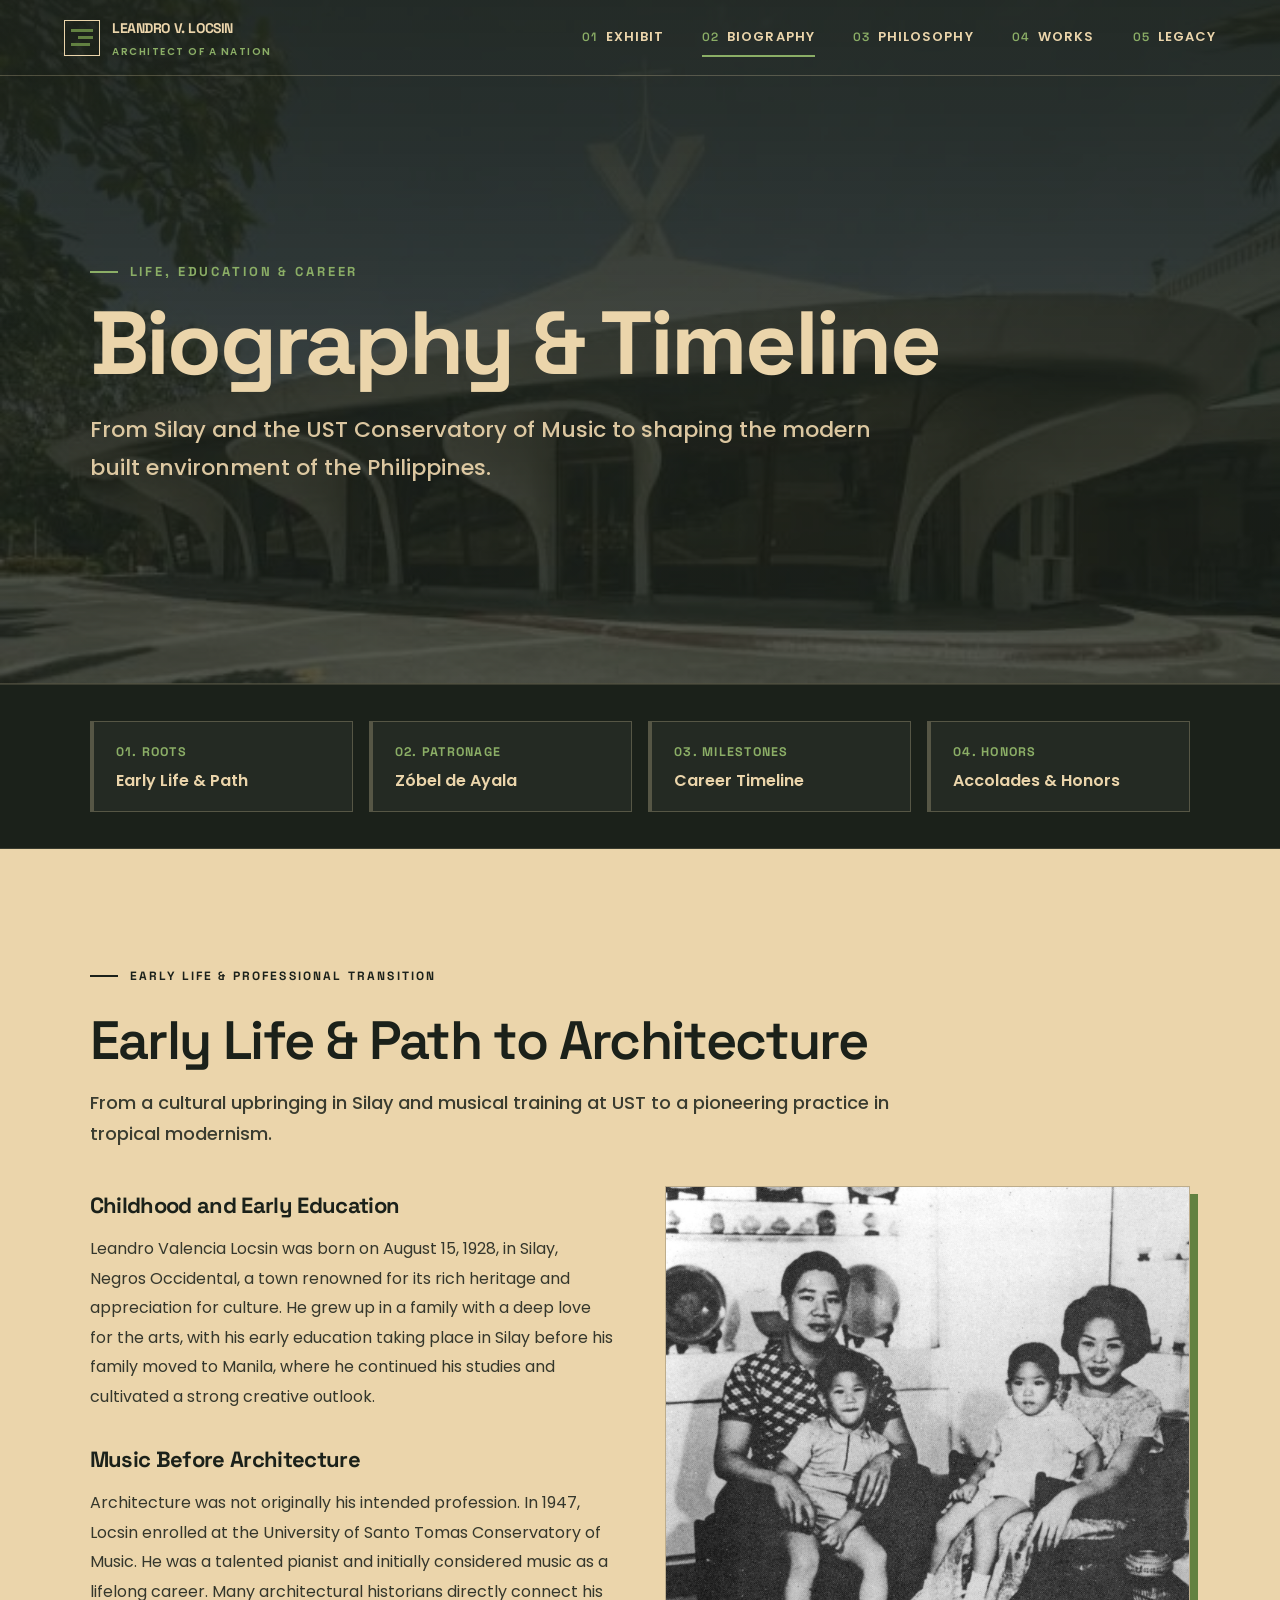
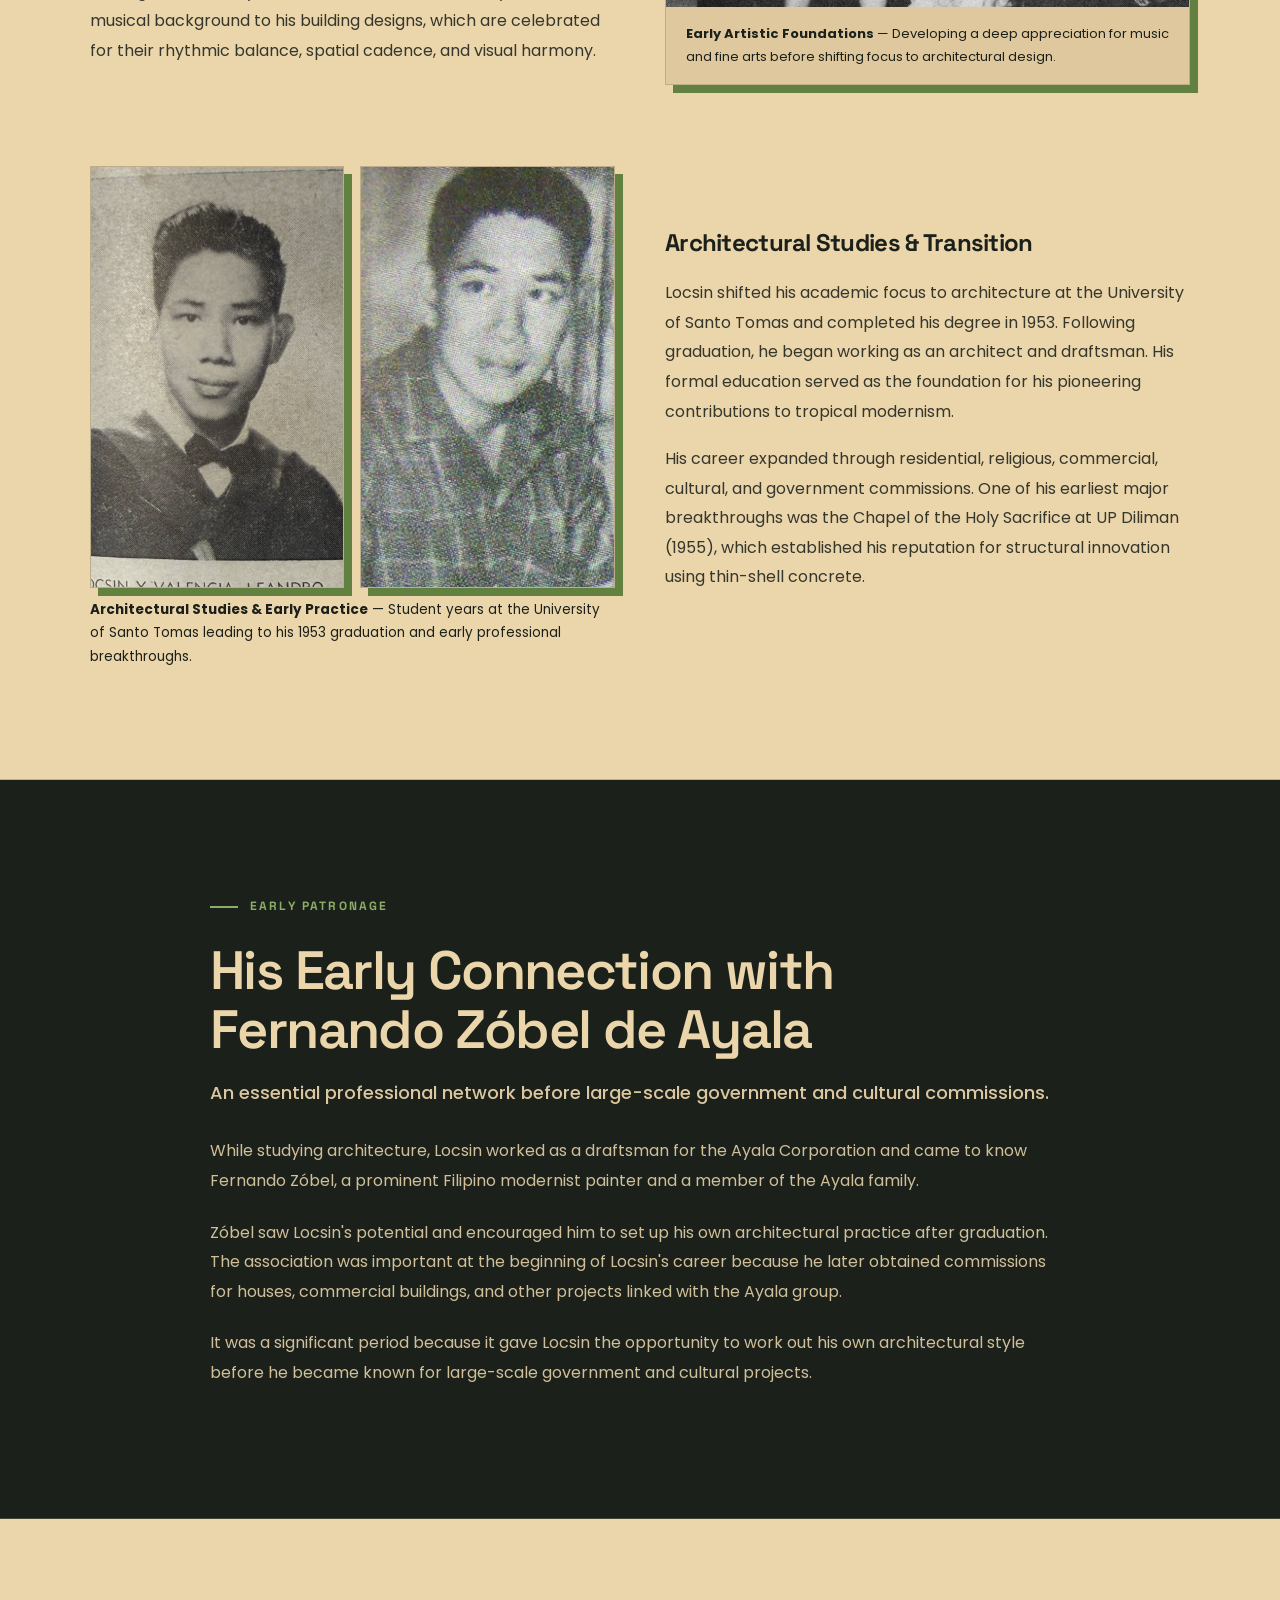
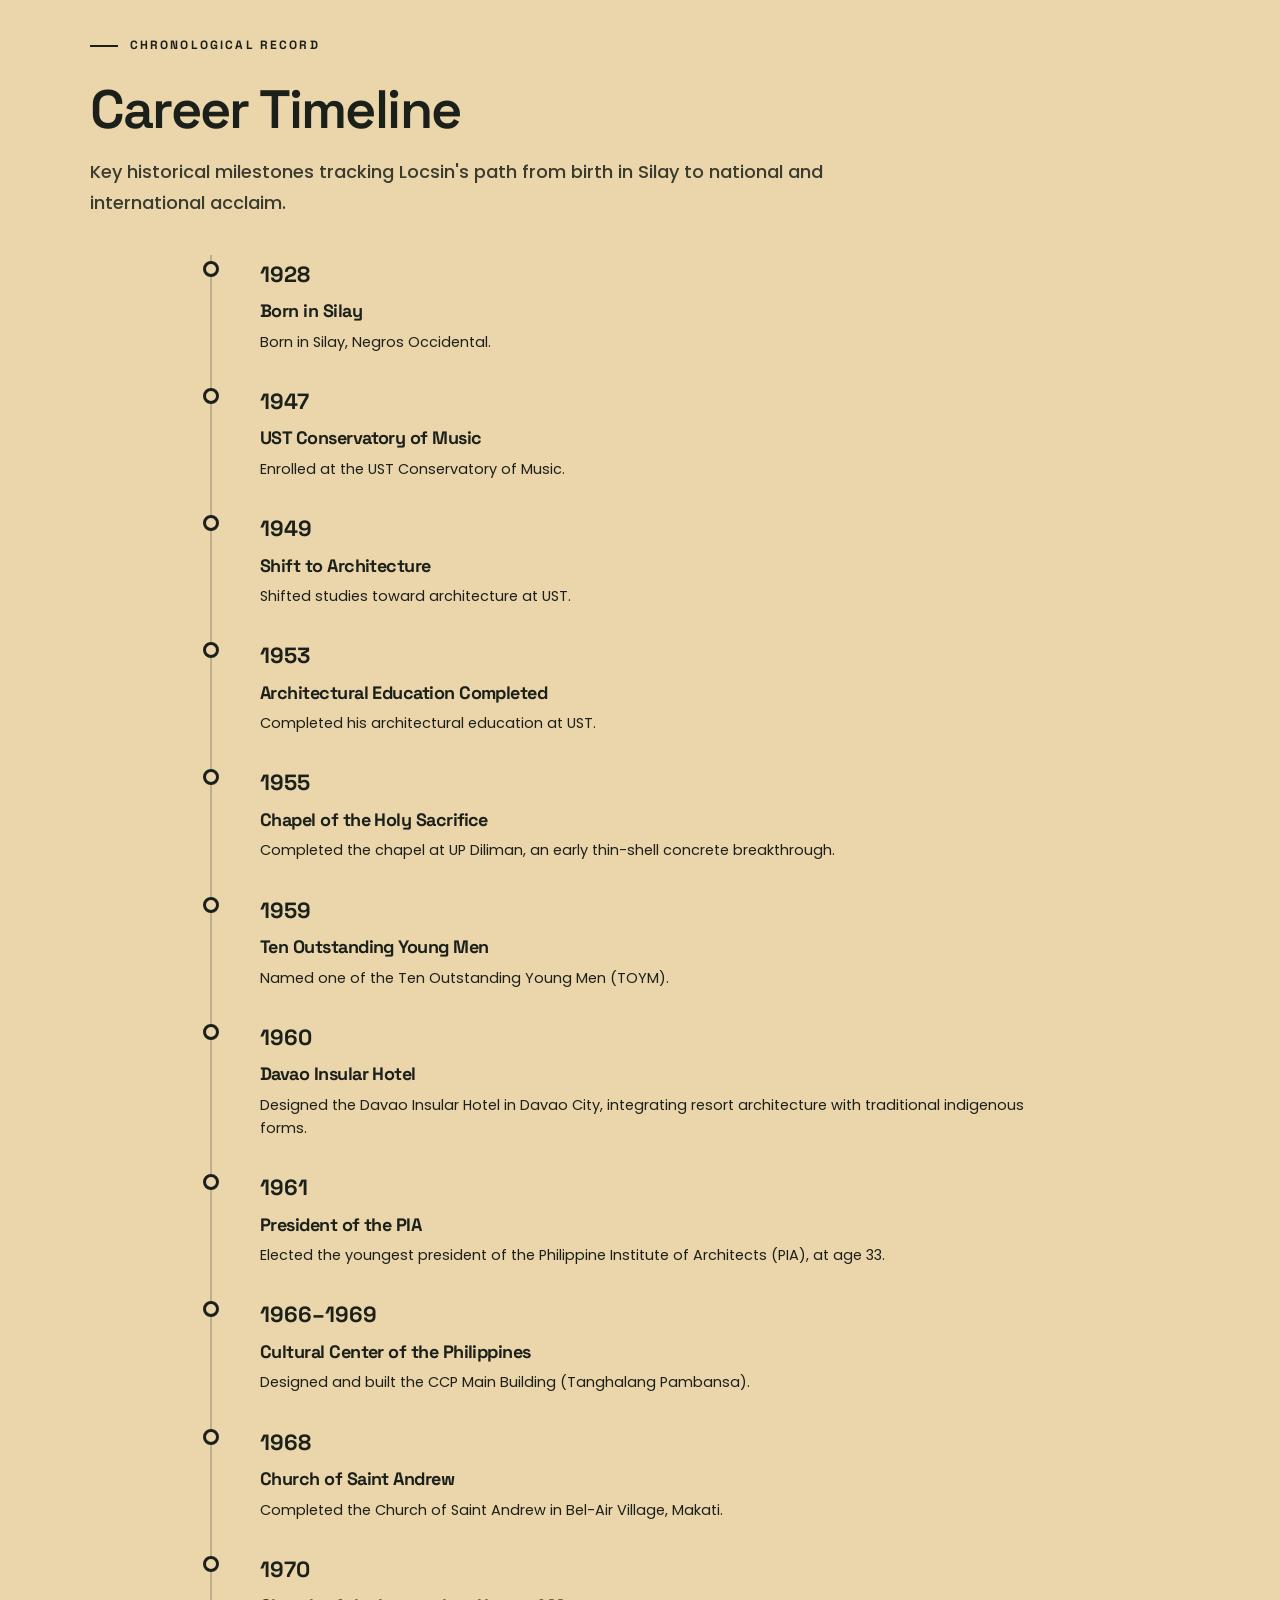
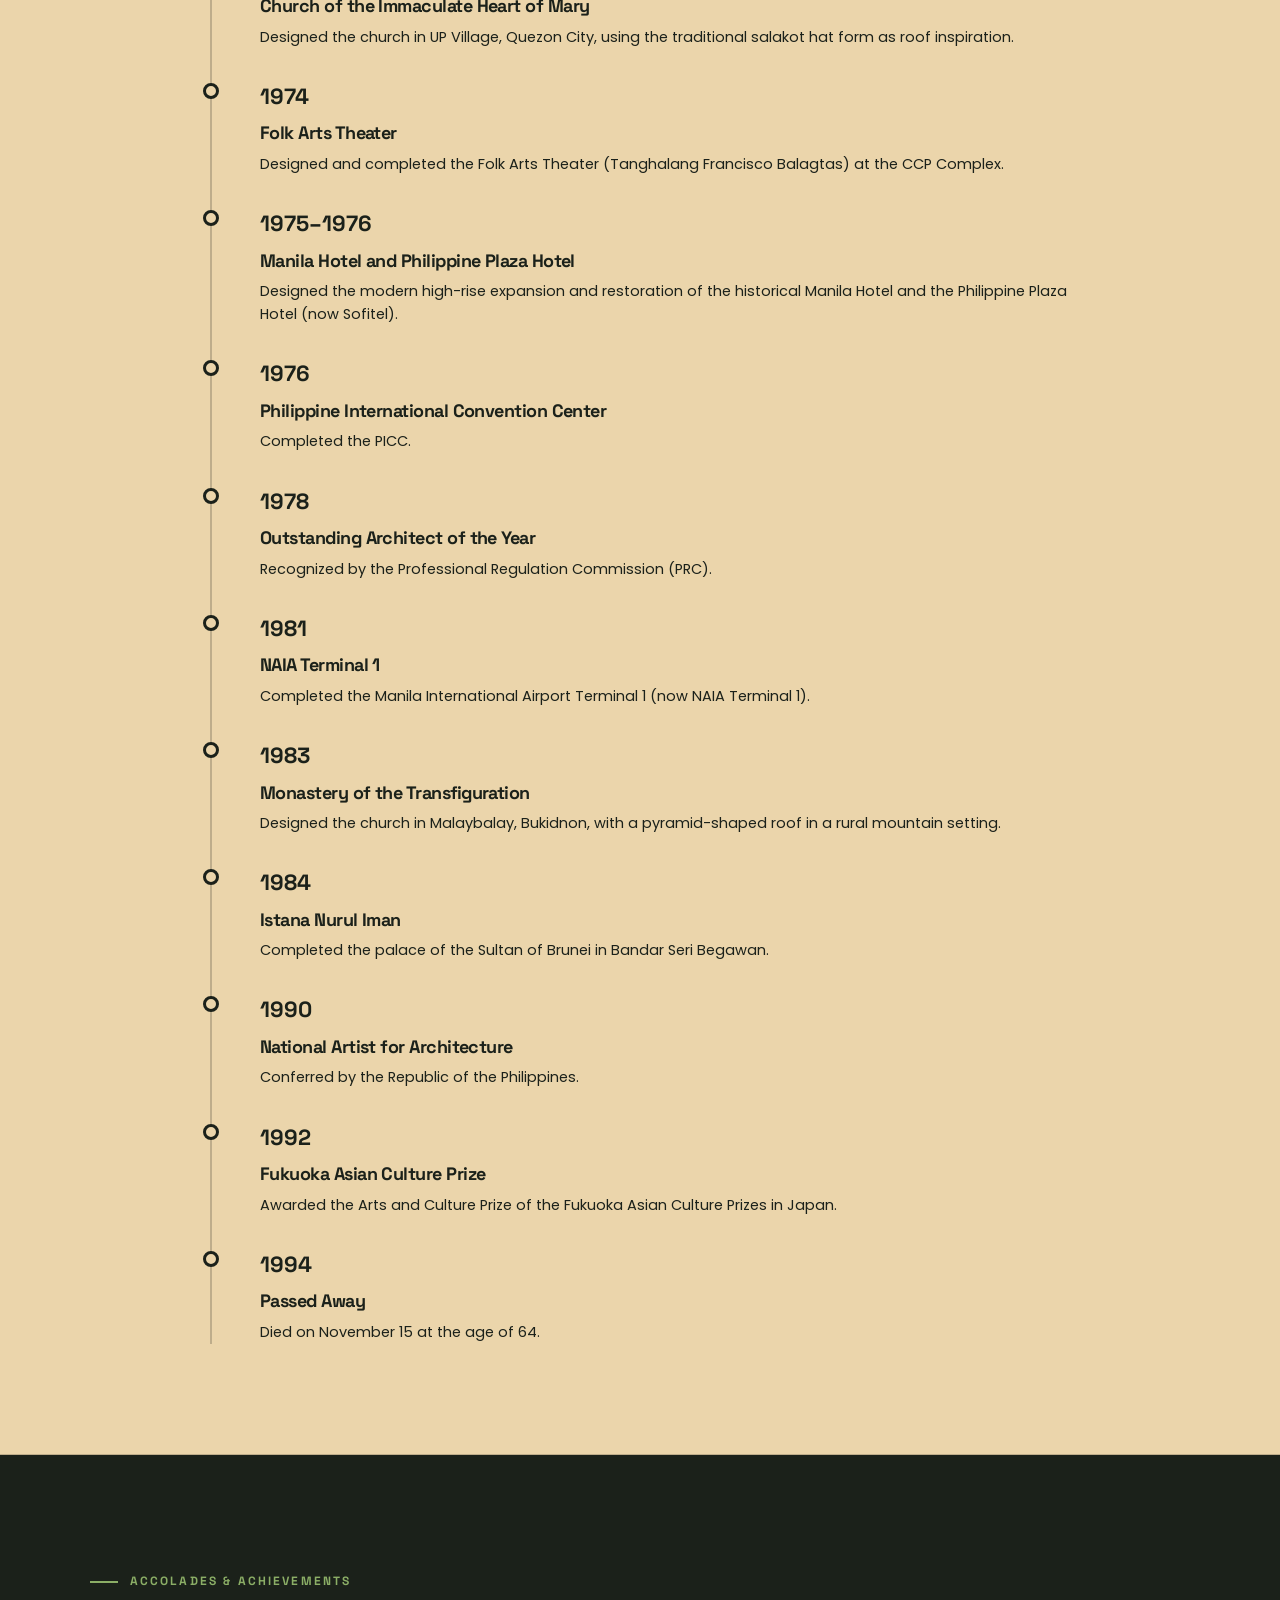
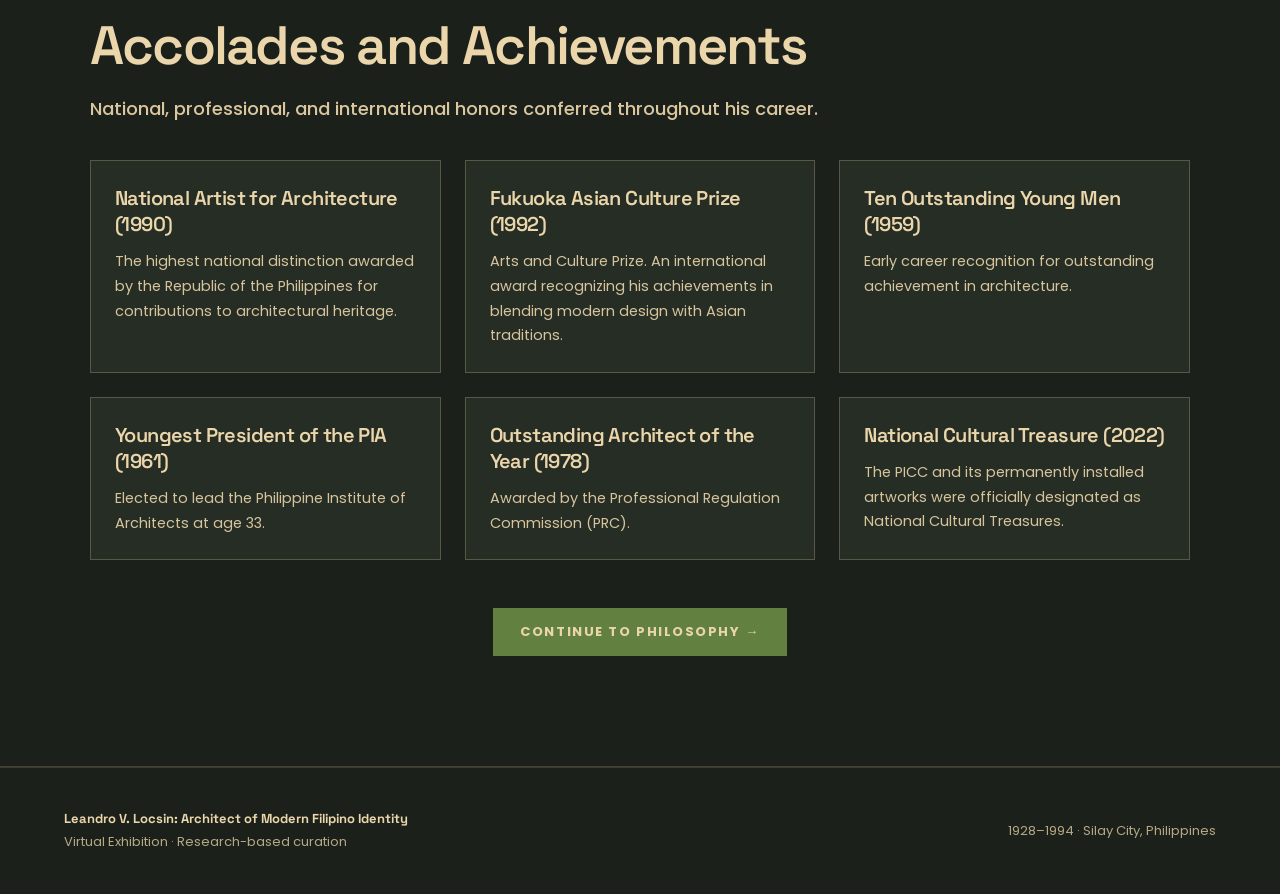
==== commit 29eebafb: "Merge branch 'p-chrxs:main' into main" ====
--- a/biography.html
+++ b/biography.html
@@ -44,7 +44,7 @@
     <!-- ===== HERO SECTION (DARK) ===== -->
     <section class="section section--dark" id="hero" style="position: relative; min-height: 76vh; display: flex; align-items: center; background: linear-gradient(rgba(27, 33, 26, 0.92), rgba(27, 33, 26, 0.72)), url('assets/images/building photos/Others Buildings/standrew.jpeg') center/cover no-repeat; padding-top: 180px; padding-bottom: 120px;">
       <div class="section-heading" style="max-width: 960px; margin-bottom: 0;">
-        <p class="lx-kicker-light" style="font-size: 13px; letter-spacing: 0.22em;">Section III–V &amp; XVII · Life, Education &amp; Career</p>
+        <p class="lx-kicker-light" style="font-size: 13px; letter-spacing: 0.22em;">Life, Education &amp; Career</p>
         <h1 style="font-size: clamp(52px, 7vw, 92px); color: var(--warm-beige); line-height: 1.02; margin-bottom: 22px;">Biography &amp; Timeline</h1>
         <p class="section-intro" style="font-size: 22px; line-height: 1.75; color: rgba(235, 213, 171, 0.92); max-width: 820px;">
           From Silay and the UST Conservatory of Music to shaping the modern built environment of the Philippines.
@@ -77,7 +77,7 @@
     <!-- ===== SECTION 1: EARLY LIFE & PATH TO ARCHITECTURE (BEIGE) ===== -->
     <section class="section section--beige" id="early-life" style="padding-top: 110px; padding-bottom: 110px;">
       <div class="section-heading">
-        <p class="lx-kicker-dark">Section III &amp; IV · Early Life &amp; Professional Transition</p>
+        <p class="lx-kicker-dark">Early Life &amp; Professional Transition</p>
         <h2>Early Life &amp; Path to Architecture</h2>
         <p class="section-intro">
           From a cultural upbringing in Silay and musical training at UST to a pioneering practice in tropical modernism.
@@ -146,7 +146,7 @@
     <section class="section section--dark" id="zobel-ayala" style="padding-top: 110px; padding-bottom: 110px;">
       <div style="max-width: 860px; margin: 0 auto;">
         <div class="section-heading" style="margin-bottom: 28px;">
-          <p class="lx-kicker-light">Section XVII · Early Patronage</p>
+          <p class="lx-kicker-light">Early Patronage</p>
           <h2 style="color: var(--warm-beige);">His Early Connection with Fernando Zóbel de Ayala</h2>
           <p class="section-intro" style="color: rgba(235, 213, 171, 0.92);">
             An essential professional network before large-scale government and cultural commissions.
@@ -170,7 +170,7 @@
     <!-- ===== SECTION 3: CAREER TIMELINE (BEIGE WITH VERTICAL NODES) ===== -->
     <section class="section section--beige" id="timeline" style="padding-top: 110px; padding-bottom: 110px;">
       <div class="section-heading">
-        <p class="lx-kicker-dark">Section V · Chronological Record</p>
+        <p class="lx-kicker-dark">Chronological Record</p>
         <h2>Career Timeline</h2>
         <p class="section-intro">
           Key historical milestones tracking Locsin's path from birth in Silay to national and international acclaim.
@@ -333,7 +333,7 @@
     <!-- ===== SECTION 4: ACCOLADES AND ACHIEVEMENTS (DARK GREEN - 3x2 SYMMETRICAL LEFT-ALIGNED GRID) ===== -->
     <section class="section section--dark" id="accolades" style="padding-top: 110px; padding-bottom: 110px;">
       <div class="section-heading">
-        <p class="lx-kicker-light">Section IX · Accolades &amp; Achievements</p>
+        <p class="lx-kicker-light">Accolades &amp; Achievements</p>
         <h2 style="color: var(--warm-beige);">Accolades and Achievements</h2>
         <p class="section-intro" style="color: rgba(235, 213, 171, 0.92);">
           National, professional, and international honors conferred throughout his career.
